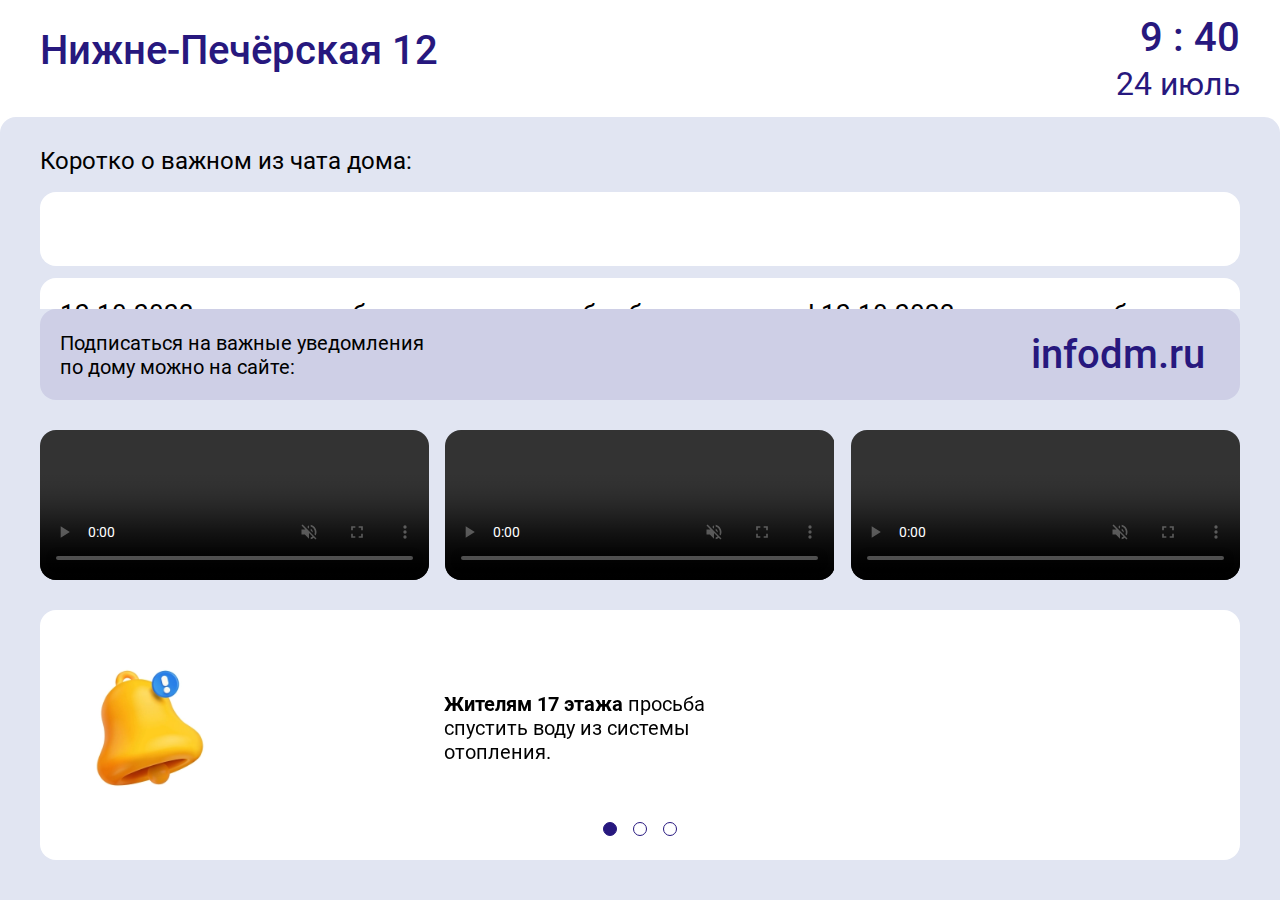
==== info-dashboard/index.html @ c9218dac "first" ====
<!DOCTYPE html>
<html lang="ru">

<head>
    <meta charset="UTF-8">
    <meta http-equiv="X-UA-Compatible" content="IE=edge">
    <meta name="viewport" content="width=device-width, initial-scale=1">
    <meta http-equiv="X-UA-Compatible" content="ie=edge">
    <link href="css/style.min.css" type="text/css" rel="stylesheet">
    <link rel="preload" href="fonts/Roboto-Regular.woff2" as="font" type="font/woff2" crossorigin> 
    <title>Info DM</title>
</head>

<body>
    <div class="wrap">
        <!--header-->
        <header class="header">
          <div class="container">
            <h1>Нижне-Печёрская 12</h1>
            <div class="date">
              <div class="date__top">
                <span class="date__hours"></span>
                <span>:</span>
                <span class="date__min"></span>
              </div>
              <div class="date__bottom">
                 <span class="date__day"></span>
                 <span class="date__month"></span>
              </div>   
            </div>
          </div>
        </header>
        <!--main-->  
        <main class="main">
            <section class="page">
                <div class="page__inner">
                    <h5>Коротко о важном из чата дома:</h5>
                    <div class="item-blocks">
                        <div class="item-block pinned">
                          <p>12.10.2023 ожидается уборка снега, просьба убрать машины!</p>
                        </div>
                        <div class="item-block">
                          <p>12.10.2023 ожидается уборка снега, просьба убрать машины! 12.10.2023 ожидается уборка снега, просьба убрать машины!</p>
                        </div>
                        <div class="item-block">
                          <p>12.10.2023 ожидается уборка снега, просьба убрать машины! 12.10.2023 ожидается уборка снега, просьба убрать машины!</p>
                        </div>
                        <div class="item-block">
                          <p>12.10.2023 ожидается уборка снега, просьба убрать машины! 12.10.2023 ожидается уборка снега, просьба убрать машины!</p>
                        </div>
                    </div>
                </div>
                <div class="page__bottom">
                  <div class="container">
                    <div class="subscribe">
                      <p>Подписаться на важные уведомления по дому можно на сайте:</p>
                      <span>infodm.ru</span>
                    </div>
                    <div class="video-cols">
                      <div class="video-cols__col">
                        <input type="hidden" name="webrtc-url" class="webrtc-url" value="https://rtsp.infodm.ru/stream/27aec28e-6181-4753-9acd-0456a75f0289/channel/0/webrtc">
                        <video class="webrtc-video" autoplay="" muted="" playsinline="" controls="" style="max-height: 100%;"></video>
                      </div>
                      <div class="video-cols__col">
                        <input type="hidden" name="webrtc-url" class="webrtc-url" value="https://rtsp.infodm.ru/stream/27aec28e-6181-4753-9acd-0456a75f0289/channel/0/webrtc">
                        <video class="webrtc-video" autoplay="" muted="" playsinline="" controls="" style="max-height: 100%;"></video>
                      </div>
                      <div class="video-cols__col">
                        <input type="hidden" name="webrtc-url" class="webrtc-url" value="https://rtsp.infodm.ru/stream/27aec28e-6181-4753-9acd-0456a75f0289/channel/0/webrtc">
                        <video class="webrtc-video" autoplay="" muted="" playsinline="" controls="" style="max-height: 100%;"></video>
                      </div>
                    </div>
                    <div class="swiper mainswiper">
                      <div class="swiper-wrapper">
                        <div class="swiper-slide mainswiper__item">
                          <div class="mainswiper__left">
                            <div class="mainswiper__preview"><picture><source srcset="img/bell.webp" type="image/webp"><img src="img/bell.jpg" width="149" height="122" alt=""></picture></div>                          
                          </div>
                          <div class="mainswiper__right">
                            <p><b>Жителям 17 этажа</b> просьба<br>спустить воду из системы<br>отопления.</p>
                          </div>
                        </div>
                        <div class="swiper-slide mainswiper__item">
                          <div class="mainswiper__left">
                            <div class="mainswiper__preview"><picture><source srcset="img/qr-code.webp" type="image/webp"><img src="img/qr-code.png" width="155" height="155" alt=""></picture></div>                          
                          </div>
                          <div class="mainswiper__right">
                            <p>Заходите в чат нашего<br>дома <b>в телеграмме</b></p>
                          </div>
                        </div>
                        <div class="swiper-slide mainswiper__item">
                          <div class="mainswiper__left">
                            <span>Соблюдайте<br>тишину!</span>
                            <div class="mainswiper__preview"><picture><source srcset="img/muted.webp" type="image/webp"><img src="img/muted.png" width="155" height="93" alt=""></picture></div>                          
                          </div>
                          <div class="mainswiper__right">
                            <div class="mainswiper__cols">
                              <div class="mainswiper__col">
                                <span>В рабочие дни</span>
                                <span>С 22 до 7</span>  
                              </div>
                              <div class="mainswiper__col">
                                <span>В выходные дни</span>
                                <span>С 23 до 10</span>  
                              </div>
                              <div class="mainswiper__col">
                                <span>В любой день</span>
                                <span>С 12:30 до 15</span>  
                              </div>
                              <div class="mainswiper__col">
                                <span>Ремонтные работы</span>
                                <span>СТРОГО до 20:00</span>  
                              </div>
                            </div>
                          </div>
                        </div>
                      </div>
                      <div class="swiper-pagination"></div>
                    </div>
                  </div>
                </div>
            </section>
        </main>
        <!--footer-->
        <footer></footer>
    </div>
    <script src="js/libs/jquery.min.js"></script>
    <script src="js/libs/swiper.min.js"></script>
    <script src="js/libs/rtsptoweb.js"></script>
    <script src="js/main.js"></script>
</body>

</html>
---- info-dashboard/css/style.min.css ----
@font-face{font-family:Roboto;font-weight:300;font-style:normal;src:local("Roboto Light"),local("Roboto-Light"),url(../fonts/Roboto-Light.woff2) format("woff2"),url(../fonts/Roboto-Light.woff) format("woff"),url(../fonts/Roboto-Light.ttf) format("truetype")}@font-face{font-family:Roboto;font-weight:400;font-style:normal;src:local("Roboto Regular"),local("Roboto-Regular"),url(../fonts/Roboto-Regular.woff2) format("woff2"),url(../fonts/Roboto-Regular.woff) format("woff"),url(../fonts/Roboto-Regular.ttf) format("truetype")}@font-face{font-family:Roboto;font-weight:500;font-style:normal;src:local("Roboto Medium"),local("Roboto-Medium"),url(../fonts/Roboto-Medium.woff2) format("woff2"),url(../fonts/Roboto-Medium.woff) format("woff"),url(../fonts/Roboto-Medium.ttf) format("truetype")}@font-face{font-family:Roboto;font-weight:700;font-style:normal;src:local("Roboto Bold"),local("Roboto-Bold"),url(../fonts/Roboto-Bold.woff2) format("woff2"),url(../fonts/Roboto-Bold.woff) format("woff"),url(../fonts/Roboto-Bold.ttf) format("truetype")}a,abbr,acronym,address,applet,article,aside,audio,b,big,blockquote,body,button,canvas,caption,center,cite,code,dd,del,details,dfn,div,dl,dt,em,embed,fieldset,figcaption,figure,footer,form,h1,h2,h3,h4,h5,h6,header,hgroup,html,i,iframe,img,input,ins,kbd,label,legend,li,mark,menu,nav,object,ol,output,p,pre,q,ruby,s,samp,section,small,span,strike,strong,sub,summary,sup,table,tbody,td,tfoot,th,thead,time,tr,tt,u,ul,var,video{margin:0;padding:0;border:0;font-size:100%;font:inherit;vertical-align:baseline}table{border-collapse:collapse}li,ol,ul{list-style:none}a,a:visited{text-decoration:none;-webkit-text-decoration-skip-ink:none;text-decoration-skip-ink:none}sup{top:-.5em}sub{bottom:-.25em}sub,sup{font-size:75%;line-height:0;position:relative;vertical-align:baseline}hr{width:100%;height:1px;background-color:#bebebe}blockquote{margin-bottom:8px}ol li:last-child,ul li:last-child{margin-bottom:0!important}b,strong{font-weight:600}em{font-style:italic}figure figcaption{margin-top:8px}figure img{margin:0}figure,iframe,img,svg,video{display:block;max-width:100%}svg{max-height:100%}a{-webkit-transition:all .3s ease;transition:all .3s ease}*,:after,:before{-webkit-box-sizing:border-box;box-sizing:border-box}*{padding:0;border:0;margin:0}a,button,input,textarea{background-color:transparent;-webkit-tap-highlight-color:transparent}input,textarea{width:100%}button:focus,input:focus,textarea:focus{outline:0}input[type=number]::-webkit-inner-spin-button,input[type=number]::-webkit-outer-spin-button{-webkit-appearance:none}input[type=number]{-moz-appearance:textfield}::-webkit-input-placeholder{font-family:Roboto,sans-serif;opacity:1}::-moz-placeholder{font-family:Roboto,sans-serif;opacity:1}:-ms-input-placeholder{font-family:Roboto,sans-serif;opacity:1}::-ms-input-placeholder{font-family:Roboto,sans-serif;opacity:1}::placeholder{font-family:Roboto,sans-serif;opacity:1}html{height:100%;background:#e1e5f2}body{height:100%;min-width:720px;background:#fff;font-family:Roboto,sans-serif;font-size:20px;font-weight:400;line-height:1.3;color:#000;-webkit-font-smoothing:antialiased;-moz-osx-font-smoothing:grayscale;-webkit-text-size-adjust:100%;-webkit-tap-highlight-color:transparent;overflow:hidden}.container{width:100%;margin:0 auto;padding:0 40px}.wrap{height:100%;display:-webkit-box;display:-ms-flexbox;display:flex;-webkit-box-orient:vertical;-webkit-box-direction:normal;-ms-flex-direction:column;flex-direction:column}.main{-webkit-box-flex:1;-ms-flex:1 1 auto;flex:1 1 auto;background:#e1e5f2;overflow:hidden;border-radius:16px 16px 0 0;padding-bottom:40px}.page{height:100%;display:-webkit-box;display:-ms-flexbox;display:flex;-webkit-box-orient:vertical;-webkit-box-direction:normal;-ms-flex-direction:column;flex-direction:column}.page__inner{-webkit-box-flex:1;-ms-flex:1 1 auto;flex:1 1 auto;overflow:hidden;padding:0 40px;margin-top:30px}h1{font-size:40px;font-weight:500;color:#27187e}h2{font-size:32px;font-weight:500}h3{font-size:30px;font-weight:500}h4{font-size:26px}h5{font-size:24px}h6{font-size:20px}h1,h2,h3,h4,h5,h6,p{line-height:1.2;margin-bottom:16px}h1:last-child,h2:last-child,h3:last-child,h4:last-child,h5:last-child,h6:last-child,p:last-child{margin-bottom:0}.media-cover{position:relative;overflow:hidden}.media-cover iframe,.media-cover img,.media-cover video{position:absolute;top:0;left:0;height:100%;width:100%;-o-object-fit:cover;object-fit:cover}.media-contain{position:relative;overflow:hidden}.media-contain iframe,.media-contain img,.media-contain video{position:absolute;top:0;left:0;right:0;bottom:0;max-height:100%;-o-object-fit:contain;object-fit:contain;margin:auto}.swiper{min-width:0;overflow:hidden;position:relative}.swiper-wrapper{height:100%;display:-webkit-box;display:-ms-flexbox;display:flex}.swiper-slide{display:block;-ms-flex-negative:0;flex-shrink:0;-webkit-box-flex:0;-ms-flex-positive:0;flex-grow:0;background:#fff}.swiper-slide-active{z-index:2}.swiper-pagination{display:-webkit-box;display:-ms-flexbox;display:flex;-webkit-box-align:center;-ms-flex-align:center;align-items:center;-webkit-box-pack:center;-ms-flex-pack:center;justify-content:center}.swiper-pagination-bullet{-webkit-box-flex:0;-ms-flex:0 0 14px;flex:0 0 14px;width:14px;height:14px;border:1px solid #27187e;border-radius:50%;-webkit-transition:all .3s linear;transition:all .3s linear;margin:0 8px}.swiper-pagination-bullet-active{background:#27187e}.date{color:#27187e;text-align:right;margin-left:10px}.date__top{font-size:40px;font-weight:500}.date__bottom{font-size:32px}.header{min-height:117px;padding:16px 0}.header .container{height:100%;display:-webkit-box;display:-ms-flexbox;display:flex;-webkit-box-align:center;-ms-flex-align:center;align-items:center;-webkit-box-pack:justify;-ms-flex-pack:justify;justify-content:space-between}.item-blocks{position:relative;margin-bottom:36px}.item-blocks:after{content:"";display:block;position:absolute;bottom:-76px;left:0;width:100%;height:92px;background:#e1e5f2;-webkit-filter:blur(20px);filter:blur(20px)}.item-block{display:block;padding:20px 44px 20px 20px;background:#fff;border-radius:16px;margin-bottom:12px;position:relative;color:#000}.item-block p{font-size:26px;line-height:1.3}.item-block.pinned{-webkit-animation:changeBgColor 10s linear infinite both;animation:changeBgColor 10s linear infinite both}.item-block.pinned:after{content:"";display:block;position:absolute;right:0;width:32px;height:32px;top:16px;right:16px;background:url(../img/icons/pin.svg) center/contain,no-repeat;-webkit-transition:all .3s linear;transition:all .3s linear}.item-block.pinned p{color:#fff}.item-block a{color:inherit}.item-block__contacts{display:-webkit-box;display:-ms-flexbox;display:flex;-webkit-box-pack:justify;-ms-flex-pack:justify;justify-content:space-between;-ms-flex-wrap:wrap;flex-wrap:wrap;margin:12px -8px -12px}.item-block__contacts a{font-size:20px;margin:0 8px 12px}.item-block__footer{display:-webkit-box;display:-ms-flexbox;display:flex;-ms-flex-wrap:wrap;flex-wrap:wrap;-webkit-box-align:center;-ms-flex-align:center;align-items:center;-webkit-box-pack:justify;-ms-flex-pack:justify;justify-content:space-between;margin:16px -8px -12px}.item-block__date,.item-block__status{display:inline-block;font-size:20px;line-height:1.2;padding:4px 10px;border-radius:35px;margin:0 8px 12px}.item-block__status{color:#fff}.item-block__status.submited{background:#5465ff}.item-block__status.progress{background:#ea7317}.item-block__status.fulfilled{background:#25a18e}.item-block__date{color:#27187e;border:1px solid rgba(39,24,126,.6)}@-webkit-keyframes changeBgColor{0%{background:#1e87e8;-webkit-box-shadow:0 9px 37px 0 rgba(30,135,232,.65);box-shadow:0 9px 37px 0 rgba(30,135,232,.65)}50%{background:#27187e;-webkit-box-shadow:0 9px 37px 0 rgba(39,24,126,.65);box-shadow:0 9px 37px 0 rgba(39,24,126,.65)}100%{background:#1e87e8;-webkit-box-shadow:0 9px 37px 0 rgba(30,135,232,.65);box-shadow:0 9px 37px 0 rgba(30,135,232,.65)}}@keyframes changeBgColor{0%{background:#1e87e8;-webkit-box-shadow:0 9px 37px 0 rgba(30,135,232,.65);box-shadow:0 9px 37px 0 rgba(30,135,232,.65)}50%{background:#27187e;-webkit-box-shadow:0 9px 37px 0 rgba(39,24,126,.65);box-shadow:0 9px 37px 0 rgba(39,24,126,.65)}100%{background:#1e87e8;-webkit-box-shadow:0 9px 37px 0 rgba(30,135,232,.65);box-shadow:0 9px 37px 0 rgba(30,135,232,.65)}}.subscribe{padding:20px 35px 19px 20px;border-radius:16px;background:rgba(39,24,126,.1);display:-webkit-box;display:-ms-flexbox;display:flex;-webkit-box-align:center;-ms-flex-align:center;align-items:center;-webkit-box-pack:justify;-ms-flex-pack:justify;justify-content:space-between;position:relative;z-index:2;margin-bottom:30px}.subscribe p{font-size:20px;max-width:367px;margin:0 10px 0 0}.subscribe span{font-size:40px;font-weight:500;color:#27187e}.video-cols{display:grid;grid-template-columns:repeat(3,1fr);gap:16px;margin-bottom:30px}.video-cols__col{border-radius:16px;overflow:hidden}.video-cols__col video{width:100%}.mainswiper__item{min-height:250px;-webkit-box-flex:0;-ms-flex:0 0 100%;flex:0 0 100%;padding:24px 24px 38px;border-radius:16px;background:#fff;display:grid;-webkit-box-align:center;-ms-flex-align:center;align-items:center;grid-template-columns:30% 1fr;gap:34px}.mainswiper__left span{display:inline-block;font-size:30px;font-weight:500;line-height:1.2;margin-bottom:16px}.mainswiper__cols{display:grid;grid-template-columns:auto auto;gap:0 20px}.mainswiper__col{margin-bottom:36px}.mainswiper__col span{display:block;font-size:24px;font-weight:500}.mainswiper__col span:first-child{font-size:20px;font-weight:400;color:rgba(0,0,0,.6)}.mainswiper .swiper-pagination{position:absolute;bottom:24px;left:0;width:100%}
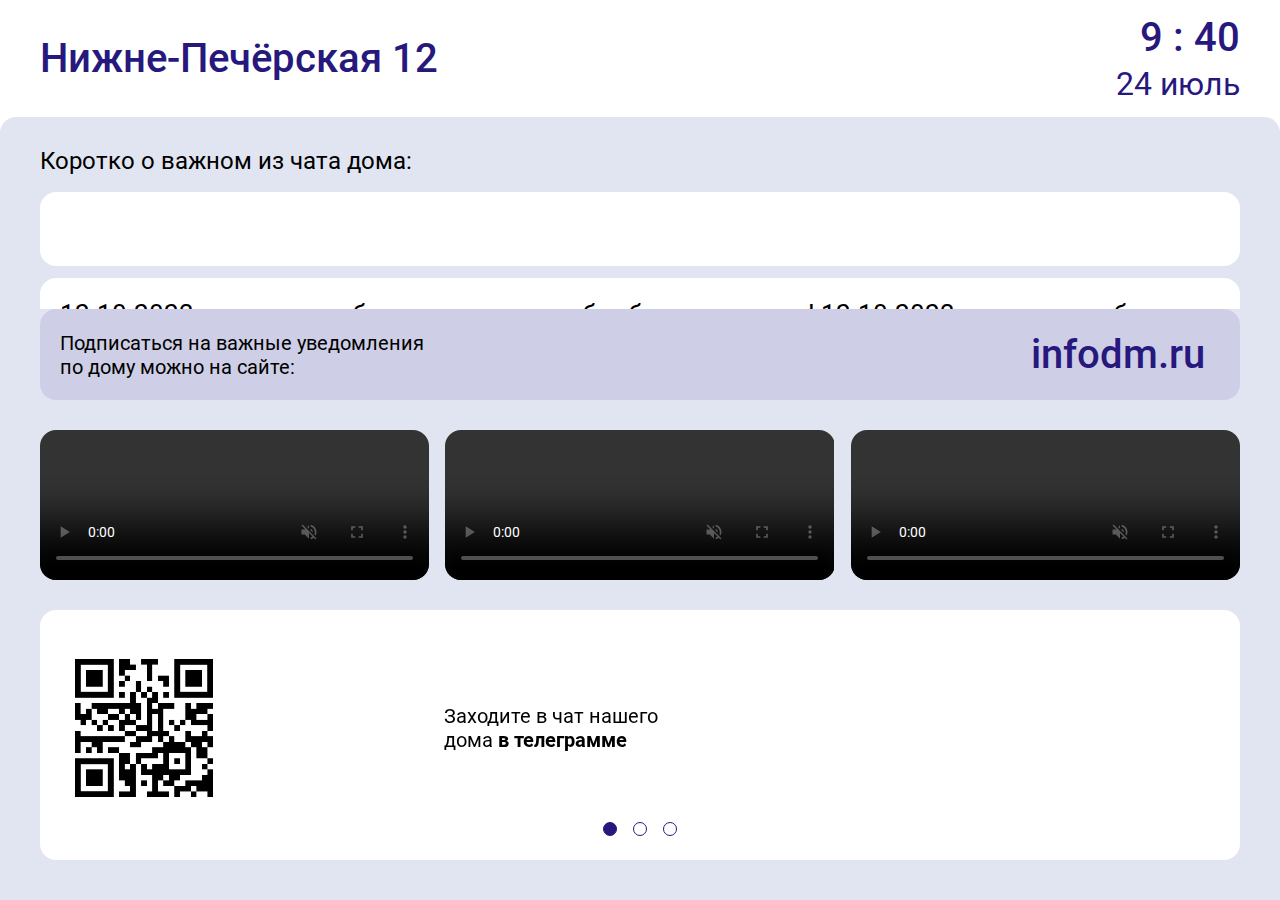
==== commit a0912bca: "px to rem" ====
--- a/info-dashboard/index.html
+++ b/info-dashboard/index.html
@@ -74,7 +74,7 @@
                       <div class="swiper-wrapper">
                         <div class="swiper-slide mainswiper__item">
                           <div class="mainswiper__left">
-                            <div class="mainswiper__preview"><picture><source srcset="img/bell.webp" type="image/webp"><img src="img/bell.jpg" width="149" height="122" alt=""></picture></div>                          
+                            <div class="mainswiper__preview"><picture><source srcset="img/bell.webp" type="image/webp"><img src="img/bell.jpg" alt=""></picture></div>                          
                           </div>
                           <div class="mainswiper__right">
                             <p><b>Жителям 17 этажа</b> просьба<br>спустить воду из системы<br>отопления.</p>
@@ -82,7 +82,7 @@
                         </div>
                         <div class="swiper-slide mainswiper__item">
                           <div class="mainswiper__left">
-                            <div class="mainswiper__preview"><picture><source srcset="img/qr-code.webp" type="image/webp"><img src="img/qr-code.png" width="155" height="155" alt=""></picture></div>                          
+                            <div class="mainswiper__preview"><picture><source srcset="img/qr-code.webp" type="image/webp"><img src="img/qr-code.png" alt=""></picture></div>                          
                           </div>
                           <div class="mainswiper__right">
                             <p>Заходите в чат нашего<br>дома <b>в телеграмме</b></p>
@@ -91,7 +91,7 @@
                         <div class="swiper-slide mainswiper__item">
                           <div class="mainswiper__left">
                             <span>Соблюдайте<br>тишину!</span>
-                            <div class="mainswiper__preview"><picture><source srcset="img/muted.webp" type="image/webp"><img src="img/muted.png" width="155" height="93" alt=""></picture></div>                          
+                            <div class="mainswiper__preview"><picture><source srcset="img/muted.webp" type="image/webp"><img src="img/muted.png"  alt=""></picture></div>                          
                           </div>
                           <div class="mainswiper__right">
                             <div class="mainswiper__cols">
--- a/info-dashboard/css/style.min.css
+++ b/info-dashboard/css/style.min.css
@@ -1 +1 @@
-@font-face{font-family:Roboto;font-weight:300;font-style:normal;src:local("Roboto Light"),local("Roboto-Light"),url(../fonts/Roboto-Light.woff2) format("woff2"),url(../fonts/Roboto-Light.woff) format("woff"),url(../fonts/Roboto-Light.ttf) format("truetype")}@font-face{font-family:Roboto;font-weight:400;font-style:normal;src:local("Roboto Regular"),local("Roboto-Regular"),url(../fonts/Roboto-Regular.woff2) format("woff2"),url(../fonts/Roboto-Regular.woff) format("woff"),url(../fonts/Roboto-Regular.ttf) format("truetype")}@font-face{font-family:Roboto;font-weight:500;font-style:normal;src:local("Roboto Medium"),local("Roboto-Medium"),url(../fonts/Roboto-Medium.woff2) format("woff2"),url(../fonts/Roboto-Medium.woff) format("woff"),url(../fonts/Roboto-Medium.ttf) format("truetype")}@font-face{font-family:Roboto;font-weight:700;font-style:normal;src:local("Roboto Bold"),local("Roboto-Bold"),url(../fonts/Roboto-Bold.woff2) format("woff2"),url(../fonts/Roboto-Bold.woff) format("woff"),url(../fonts/Roboto-Bold.ttf) format("truetype")}a,abbr,acronym,address,applet,article,aside,audio,b,big,blockquote,body,button,canvas,caption,center,cite,code,dd,del,details,dfn,div,dl,dt,em,embed,fieldset,figcaption,figure,footer,form,h1,h2,h3,h4,h5,h6,header,hgroup,html,i,iframe,img,input,ins,kbd,label,legend,li,mark,menu,nav,object,ol,output,p,pre,q,ruby,s,samp,section,small,span,strike,strong,sub,summary,sup,table,tbody,td,tfoot,th,thead,time,tr,tt,u,ul,var,video{margin:0;padding:0;border:0;font-size:100%;font:inherit;vertical-align:baseline}table{border-collapse:collapse}li,ol,ul{list-style:none}a,a:visited{text-decoration:none;-webkit-text-decoration-skip-ink:none;text-decoration-skip-ink:none}sup{top:-.5em}sub{bottom:-.25em}sub,sup{font-size:75%;line-height:0;position:relative;vertical-align:baseline}hr{width:100%;height:1px;background-color:#bebebe}blockquote{margin-bottom:8px}ol li:last-child,ul li:last-child{margin-bottom:0!important}b,strong{font-weight:600}em{font-style:italic}figure figcaption{margin-top:8px}figure img{margin:0}figure,iframe,img,svg,video{display:block;max-width:100%}svg{max-height:100%}a{-webkit-transition:all .3s ease;transition:all .3s ease}*,:after,:before{-webkit-box-sizing:border-box;box-sizing:border-box}*{padding:0;border:0;margin:0}a,button,input,textarea{background-color:transparent;-webkit-tap-highlight-color:transparent}input,textarea{width:100%}button:focus,input:focus,textarea:focus{outline:0}input[type=number]::-webkit-inner-spin-button,input[type=number]::-webkit-outer-spin-button{-webkit-appearance:none}input[type=number]{-moz-appearance:textfield}::-webkit-input-placeholder{font-family:Roboto,sans-serif;opacity:1}::-moz-placeholder{font-family:Roboto,sans-serif;opacity:1}:-ms-input-placeholder{font-family:Roboto,sans-serif;opacity:1}::-ms-input-placeholder{font-family:Roboto,sans-serif;opacity:1}::placeholder{font-family:Roboto,sans-serif;opacity:1}html{height:100%;background:#e1e5f2}body{height:100%;min-width:720px;background:#fff;font-family:Roboto,sans-serif;font-size:20px;font-weight:400;line-height:1.3;color:#000;-webkit-font-smoothing:antialiased;-moz-osx-font-smoothing:grayscale;-webkit-text-size-adjust:100%;-webkit-tap-highlight-color:transparent;overflow:hidden}.container{width:100%;margin:0 auto;padding:0 40px}.wrap{height:100%;display:-webkit-box;display:-ms-flexbox;display:flex;-webkit-box-orient:vertical;-webkit-box-direction:normal;-ms-flex-direction:column;flex-direction:column}.main{-webkit-box-flex:1;-ms-flex:1 1 auto;flex:1 1 auto;background:#e1e5f2;overflow:hidden;border-radius:16px 16px 0 0;padding-bottom:40px}.page{height:100%;display:-webkit-box;display:-ms-flexbox;display:flex;-webkit-box-orient:vertical;-webkit-box-direction:normal;-ms-flex-direction:column;flex-direction:column}.page__inner{-webkit-box-flex:1;-ms-flex:1 1 auto;flex:1 1 auto;overflow:hidden;padding:0 40px;margin-top:30px}h1{font-size:40px;font-weight:500;color:#27187e}h2{font-size:32px;font-weight:500}h3{font-size:30px;font-weight:500}h4{font-size:26px}h5{font-size:24px}h6{font-size:20px}h1,h2,h3,h4,h5,h6,p{line-height:1.2;margin-bottom:16px}h1:last-child,h2:last-child,h3:last-child,h4:last-child,h5:last-child,h6:last-child,p:last-child{margin-bottom:0}.media-cover{position:relative;overflow:hidden}.media-cover iframe,.media-cover img,.media-cover video{position:absolute;top:0;left:0;height:100%;width:100%;-o-object-fit:cover;object-fit:cover}.media-contain{position:relative;overflow:hidden}.media-contain iframe,.media-contain img,.media-contain video{position:absolute;top:0;left:0;right:0;bottom:0;max-height:100%;-o-object-fit:contain;object-fit:contain;margin:auto}.swiper{min-width:0;overflow:hidden;position:relative}.swiper-wrapper{height:100%;display:-webkit-box;display:-ms-flexbox;display:flex}.swiper-slide{display:block;-ms-flex-negative:0;flex-shrink:0;-webkit-box-flex:0;-ms-flex-positive:0;flex-grow:0;background:#fff}.swiper-slide-active{z-index:2}.swiper-pagination{display:-webkit-box;display:-ms-flexbox;display:flex;-webkit-box-align:center;-ms-flex-align:center;align-items:center;-webkit-box-pack:center;-ms-flex-pack:center;justify-content:center}.swiper-pagination-bullet{-webkit-box-flex:0;-ms-flex:0 0 14px;flex:0 0 14px;width:14px;height:14px;border:1px solid #27187e;border-radius:50%;-webkit-transition:all .3s linear;transition:all .3s linear;margin:0 8px}.swiper-pagination-bullet-active{background:#27187e}.date{color:#27187e;text-align:right;margin-left:10px}.date__top{font-size:40px;font-weight:500}.date__bottom{font-size:32px}.header{min-height:117px;padding:16px 0}.header .container{height:100%;display:-webkit-box;display:-ms-flexbox;display:flex;-webkit-box-align:center;-ms-flex-align:center;align-items:center;-webkit-box-pack:justify;-ms-flex-pack:justify;justify-content:space-between}.item-blocks{position:relative;margin-bottom:36px}.item-blocks:after{content:"";display:block;position:absolute;bottom:-76px;left:0;width:100%;height:92px;background:#e1e5f2;-webkit-filter:blur(20px);filter:blur(20px)}.item-block{display:block;padding:20px 44px 20px 20px;background:#fff;border-radius:16px;margin-bottom:12px;position:relative;color:#000}.item-block p{font-size:26px;line-height:1.3}.item-block.pinned{-webkit-animation:changeBgColor 10s linear infinite both;animation:changeBgColor 10s linear infinite both}.item-block.pinned:after{content:"";display:block;position:absolute;right:0;width:32px;height:32px;top:16px;right:16px;background:url(../img/icons/pin.svg) center/contain,no-repeat;-webkit-transition:all .3s linear;transition:all .3s linear}.item-block.pinned p{color:#fff}.item-block a{color:inherit}.item-block__contacts{display:-webkit-box;display:-ms-flexbox;display:flex;-webkit-box-pack:justify;-ms-flex-pack:justify;justify-content:space-between;-ms-flex-wrap:wrap;flex-wrap:wrap;margin:12px -8px -12px}.item-block__contacts a{font-size:20px;margin:0 8px 12px}.item-block__footer{display:-webkit-box;display:-ms-flexbox;display:flex;-ms-flex-wrap:wrap;flex-wrap:wrap;-webkit-box-align:center;-ms-flex-align:center;align-items:center;-webkit-box-pack:justify;-ms-flex-pack:justify;justify-content:space-between;margin:16px -8px -12px}.item-block__date,.item-block__status{display:inline-block;font-size:20px;line-height:1.2;padding:4px 10px;border-radius:35px;margin:0 8px 12px}.item-block__status{color:#fff}.item-block__status.submited{background:#5465ff}.item-block__status.progress{background:#ea7317}.item-block__status.fulfilled{background:#25a18e}.item-block__date{color:#27187e;border:1px solid rgba(39,24,126,.6)}@-webkit-keyframes changeBgColor{0%{background:#1e87e8;-webkit-box-shadow:0 9px 37px 0 rgba(30,135,232,.65);box-shadow:0 9px 37px 0 rgba(30,135,232,.65)}50%{background:#27187e;-webkit-box-shadow:0 9px 37px 0 rgba(39,24,126,.65);box-shadow:0 9px 37px 0 rgba(39,24,126,.65)}100%{background:#1e87e8;-webkit-box-shadow:0 9px 37px 0 rgba(30,135,232,.65);box-shadow:0 9px 37px 0 rgba(30,135,232,.65)}}@keyframes changeBgColor{0%{background:#1e87e8;-webkit-box-shadow:0 9px 37px 0 rgba(30,135,232,.65);box-shadow:0 9px 37px 0 rgba(30,135,232,.65)}50%{background:#27187e;-webkit-box-shadow:0 9px 37px 0 rgba(39,24,126,.65);box-shadow:0 9px 37px 0 rgba(39,24,126,.65)}100%{background:#1e87e8;-webkit-box-shadow:0 9px 37px 0 rgba(30,135,232,.65);box-shadow:0 9px 37px 0 rgba(30,135,232,.65)}}.subscribe{padding:20px 35px 19px 20px;border-radius:16px;background:rgba(39,24,126,.1);display:-webkit-box;display:-ms-flexbox;display:flex;-webkit-box-align:center;-ms-flex-align:center;align-items:center;-webkit-box-pack:justify;-ms-flex-pack:justify;justify-content:space-between;position:relative;z-index:2;margin-bottom:30px}.subscribe p{font-size:20px;max-width:367px;margin:0 10px 0 0}.subscribe span{font-size:40px;font-weight:500;color:#27187e}.video-cols{display:grid;grid-template-columns:repeat(3,1fr);gap:16px;margin-bottom:30px}.video-cols__col{border-radius:16px;overflow:hidden}.video-cols__col video{width:100%}.mainswiper__item{min-height:250px;-webkit-box-flex:0;-ms-flex:0 0 100%;flex:0 0 100%;padding:24px 24px 38px;border-radius:16px;background:#fff;display:grid;-webkit-box-align:center;-ms-flex-align:center;align-items:center;grid-template-columns:30% 1fr;gap:34px}.mainswiper__left span{display:inline-block;font-size:30px;font-weight:500;line-height:1.2;margin-bottom:16px}.mainswiper__cols{display:grid;grid-template-columns:auto auto;gap:0 20px}.mainswiper__col{margin-bottom:36px}.mainswiper__col span{display:block;font-size:24px;font-weight:500}.mainswiper__col span:first-child{font-size:20px;font-weight:400;color:rgba(0,0,0,.6)}.mainswiper .swiper-pagination{position:absolute;bottom:24px;left:0;width:100%}+@font-face{font-family:Roboto;font-weight:300;font-style:normal;src:local("Roboto Light"),local("Roboto-Light"),url(../fonts/Roboto-Light.woff2) format("woff2"),url(../fonts/Roboto-Light.woff) format("woff"),url(../fonts/Roboto-Light.ttf) format("truetype")}@font-face{font-family:Roboto;font-weight:400;font-style:normal;src:local("Roboto Regular"),local("Roboto-Regular"),url(../fonts/Roboto-Regular.woff2) format("woff2"),url(../fonts/Roboto-Regular.woff) format("woff"),url(../fonts/Roboto-Regular.ttf) format("truetype")}@font-face{font-family:Roboto;font-weight:500;font-style:normal;src:local("Roboto Medium"),local("Roboto-Medium"),url(../fonts/Roboto-Medium.woff2) format("woff2"),url(../fonts/Roboto-Medium.woff) format("woff"),url(../fonts/Roboto-Medium.ttf) format("truetype")}@font-face{font-family:Roboto;font-weight:700;font-style:normal;src:local("Roboto Bold"),local("Roboto-Bold"),url(../fonts/Roboto-Bold.woff2) format("woff2"),url(../fonts/Roboto-Bold.woff) format("woff"),url(../fonts/Roboto-Bold.ttf) format("truetype")}a,abbr,acronym,address,applet,article,aside,audio,b,big,blockquote,body,button,canvas,caption,center,cite,code,dd,del,details,dfn,div,dl,dt,em,embed,fieldset,figcaption,figure,footer,form,h1,h2,h3,h4,h5,h6,header,hgroup,html,i,iframe,img,input,ins,kbd,label,legend,li,mark,menu,nav,object,ol,output,p,pre,q,ruby,s,samp,section,small,span,strike,strong,sub,summary,sup,table,tbody,td,tfoot,th,thead,time,tr,tt,u,ul,var,video{margin:0;padding:0;border:0;font-size:100%;font:inherit;vertical-align:baseline}table{border-collapse:collapse}li,ol,ul{list-style:none}a,a:visited{text-decoration:none;-webkit-text-decoration-skip-ink:none;text-decoration-skip-ink:none}sup{top:-.5em}sub{bottom:-.25em}sub,sup{font-size:75%;line-height:0;position:relative;vertical-align:baseline}hr{width:100%;height:1px;background-color:#bebebe}blockquote{margin-bottom:8px}ol li:last-child,ul li:last-child{margin-bottom:0!important}b,strong{font-weight:600}em{font-style:italic}figure figcaption{margin-top:8px}figure img{margin:0}figure,iframe,img,svg,video{display:block;max-width:100%}svg{max-height:100%}a{-webkit-transition:all .3s ease;transition:all .3s ease}*,:after,:before{-webkit-box-sizing:border-box;box-sizing:border-box}*{padding:0;border:0;margin:0}a,button,input,textarea{background-color:transparent;-webkit-tap-highlight-color:transparent}input,textarea{width:100%}button:focus,input:focus,textarea:focus{outline:0}input[type=number]::-webkit-inner-spin-button,input[type=number]::-webkit-outer-spin-button{-webkit-appearance:none}input[type=number]{-moz-appearance:textfield}::-webkit-input-placeholder{font-family:Roboto,sans-serif;opacity:1}::-moz-placeholder{font-family:Roboto,sans-serif;opacity:1}:-ms-input-placeholder{font-family:Roboto,sans-serif;opacity:1}::-ms-input-placeholder{font-family:Roboto,sans-serif;opacity:1}::placeholder{font-family:Roboto,sans-serif;opacity:1}html{height:100%;background:#e1e5f2;font-size:10px}body{height:100%;min-width:720px;background:#fff;font-family:Roboto,sans-serif;font-size:2rem;font-weight:400;line-height:1.3;color:#000;-webkit-font-smoothing:antialiased;-moz-osx-font-smoothing:grayscale;-webkit-text-size-adjust:100%;-webkit-tap-highlight-color:transparent;overflow:hidden}.container{width:100%;margin:0 auto;padding:0 4rem}.wrap{height:100%;display:-webkit-box;display:-ms-flexbox;display:flex;-webkit-box-orient:vertical;-webkit-box-direction:normal;-ms-flex-direction:column;flex-direction:column}.main{-webkit-box-flex:1;-ms-flex:1 1 auto;flex:1 1 auto;background:#e1e5f2;overflow:hidden;border-radius:1.6rem 1.6rem 0 0;padding-bottom:4rem}.page{height:100%;display:-webkit-box;display:-ms-flexbox;display:flex;-webkit-box-orient:vertical;-webkit-box-direction:normal;-ms-flex-direction:column;flex-direction:column}.page__inner{-webkit-box-flex:1;-ms-flex:1 1 auto;flex:1 1 auto;overflow:hidden;padding:0 4rem;margin-top:3rem}h1{font-size:4rem;font-weight:500;color:#27187e}h2{font-size:3.2rem;font-weight:500}h3{font-size:3rem;font-weight:500}h4{font-size:2.6rem}h5{font-size:2.4rem}h6{font-size:2rem}h1,h2,h3,h4,h5,h6,p{line-height:1.2;margin-bottom:1.6rem}h1:last-child,h2:last-child,h3:last-child,h4:last-child,h5:last-child,h6:last-child,p:last-child{margin-bottom:0}.media-cover{position:relative;overflow:hidden}.media-cover iframe,.media-cover img,.media-cover video{position:absolute;top:0;left:0;height:100%;width:100%;-o-object-fit:cover;object-fit:cover}.media-contain{position:relative;overflow:hidden}.media-contain iframe,.media-contain img,.media-contain video{position:absolute;top:0;left:0;right:0;bottom:0;max-height:100%;-o-object-fit:contain;object-fit:contain;margin:auto}.swiper{min-width:0;overflow:hidden;position:relative}.swiper-wrapper{height:100%;display:-webkit-box;display:-ms-flexbox;display:flex}.swiper-slide{display:block;-ms-flex-negative:0;flex-shrink:0;-webkit-box-flex:0;-ms-flex-positive:0;flex-grow:0;background:#fff}.swiper-slide-active{z-index:2}.swiper-pagination{display:-webkit-box;display:-ms-flexbox;display:flex;-webkit-box-align:center;-ms-flex-align:center;align-items:center;-webkit-box-pack:center;-ms-flex-pack:center;justify-content:center}.swiper-pagination-bullet{-webkit-box-flex:0;-ms-flex:0 0 1.4rem;flex:0 0 1.4rem;width:1.4rem;height:1.4rem;border:.1rem solid #27187e;border-radius:50%;-webkit-transition:all .3s linear;transition:all .3s linear;margin:0 .8rem}.swiper-pagination-bullet-active{background:#27187e}.date{color:#27187e;text-align:right;margin-left:1rem}.date__top{font-size:4rem;font-weight:500}.date__bottom{font-size:3.2rem}.header{min-height:11.7rem;padding:1.6rem 0}.header h1{margin-bottom:0}.header .container{height:100%;display:-webkit-box;display:-ms-flexbox;display:flex;-webkit-box-align:center;-ms-flex-align:center;align-items:center;-webkit-box-pack:justify;-ms-flex-pack:justify;justify-content:space-between}.item-blocks{position:relative;margin-bottom:3.6rem}.item-blocks:after{content:"";display:block;position:absolute;bottom:-76px;left:0;width:100%;height:92px;background:#e1e5f2;-webkit-filter:blur(20px);filter:blur(20px)}.item-block{display:block;padding:2rem 4.4rem 2rem 2rem;background:#fff;border-radius:1.6rem;margin-bottom:1.2rem;position:relative;color:#000}.item-block p{font-size:2.6rem;line-height:1.3}.item-block.pinned{-webkit-animation:changeBgColor 10s linear infinite both;animation:changeBgColor 10s linear infinite both}.item-block.pinned a{color:#fff}.item-block.pinned:after{content:"";display:block;position:absolute;right:0;width:3.2rem;height:3.2rem;top:1.6rem;right:1.6rem;background:url(../img/icons/pin.svg) center/contain,no-repeat;-webkit-transition:all .3s linear;transition:all .3s linear}.item-block.pinned p{color:#fff}.item-block a{color:inherit}.item-block__contacts{display:-webkit-box;display:-ms-flexbox;display:flex;-webkit-box-pack:justify;-ms-flex-pack:justify;justify-content:space-between;-ms-flex-wrap:wrap;flex-wrap:wrap;margin:1.2rem -.8rem -1.2rem}.item-block__contacts a{font-size:2rem;margin:0 .8rem 1.2rem}.item-block__footer{display:-webkit-box;display:-ms-flexbox;display:flex;-ms-flex-wrap:wrap;flex-wrap:wrap;-webkit-box-align:center;-ms-flex-align:center;align-items:center;-webkit-box-pack:justify;-ms-flex-pack:justify;justify-content:space-between;margin:1.6rem -.8rem -1.2rem}.item-block__date,.item-block__status{display:inline-block;font-size:2rem;line-height:1.2;padding:.4rem 1rem;border-radius:3.5rem;margin:0 .8rem 1.2rem}.item-block__status{color:#fff}.item-block__status.submited{background:#5465ff}.item-block__status.progress{background:#ea7317}.item-block__status.fulfilled{background:#25a18e}.item-block__date{color:#27187e;background:#fff;border:.1rem solid rgba(39,24,126,.6)}@-webkit-keyframes changeBgColor{0%{background:#1e87e8;-webkit-box-shadow:0 .9rem 3.7rem 0 rgba(30,135,232,.65);box-shadow:0 .9rem 3.7rem 0 rgba(30,135,232,.65)}50%{background:#27187e;-webkit-box-shadow:0 .9rem 3.7rem 0 rgba(39,24,126,.65);box-shadow:0 .9rem 3.7rem 0 rgba(39,24,126,.65)}100%{background:#1e87e8;-webkit-box-shadow:0 .9rem 3.7rem 0 rgba(30,135,232,.65);box-shadow:0 .9rem 3.7rem 0 rgba(30,135,232,.65)}}@keyframes changeBgColor{0%{background:#1e87e8;-webkit-box-shadow:0 .9rem 3.7rem 0 rgba(30,135,232,.65);box-shadow:0 .9rem 3.7rem 0 rgba(30,135,232,.65)}50%{background:#27187e;-webkit-box-shadow:0 .9rem 3.7rem 0 rgba(39,24,126,.65);box-shadow:0 .9rem 3.7rem 0 rgba(39,24,126,.65)}100%{background:#1e87e8;-webkit-box-shadow:0 .9rem 3.7rem 0 rgba(30,135,232,.65);box-shadow:0 .9rem 3.7rem 0 rgba(30,135,232,.65)}}.subscribe{padding:2rem 3.5rem 1.9rem 2rem;border-radius:1.6rem;background:rgba(39,24,126,.1);display:-webkit-box;display:-ms-flexbox;display:flex;-webkit-box-align:center;-ms-flex-align:center;align-items:center;-webkit-box-pack:justify;-ms-flex-pack:justify;justify-content:space-between;position:relative;z-index:2;margin-bottom:3rem}.subscribe p{font-size:2rem;max-width:36.7rem;margin:0 1rem 0 0}.subscribe span{font-size:4rem;font-weight:500;color:#27187e}.video-cols{display:grid;grid-template-columns:repeat(3,1fr);gap:1.6rem;margin-bottom:3rem}.video-cols__col{border-radius:1.6rem;overflow:hidden}.video-cols__col video{width:100%}.mainswiper__item{min-height:25rem;-webkit-box-flex:0;-ms-flex:0 0 100%;flex:0 0 100%;padding:2.4rem 2.4rem 3.8rem;border-radius:1.6rem;background:#fff;display:grid;-webkit-box-align:center;-ms-flex-align:center;align-items:center;grid-template-columns:30% 1fr;gap:3.4rem}.mainswiper__left span{display:inline-block;font-size:3rem;font-weight:500;line-height:1.2;margin-bottom:1.6rem}.mainswiper__left img{width:16rem}.mainswiper__cols{display:grid;grid-template-columns:auto auto;gap:0 2rem}.mainswiper__col{margin-bottom:3.6rem}.mainswiper__col span{display:block;font-size:2.4rem;font-weight:500}.mainswiper__col span:first-child{font-size:2rem;font-weight:400;color:rgba(0,0,0,.6)}.mainswiper .swiper-pagination{position:absolute;bottom:2.4rem;left:0;width:100%}@media (min-width:1920px){html{font-size:15px}}@media (min-width:2048px){html{font-size:20px}}@media (min-width:2880px){html{font-size:25px}}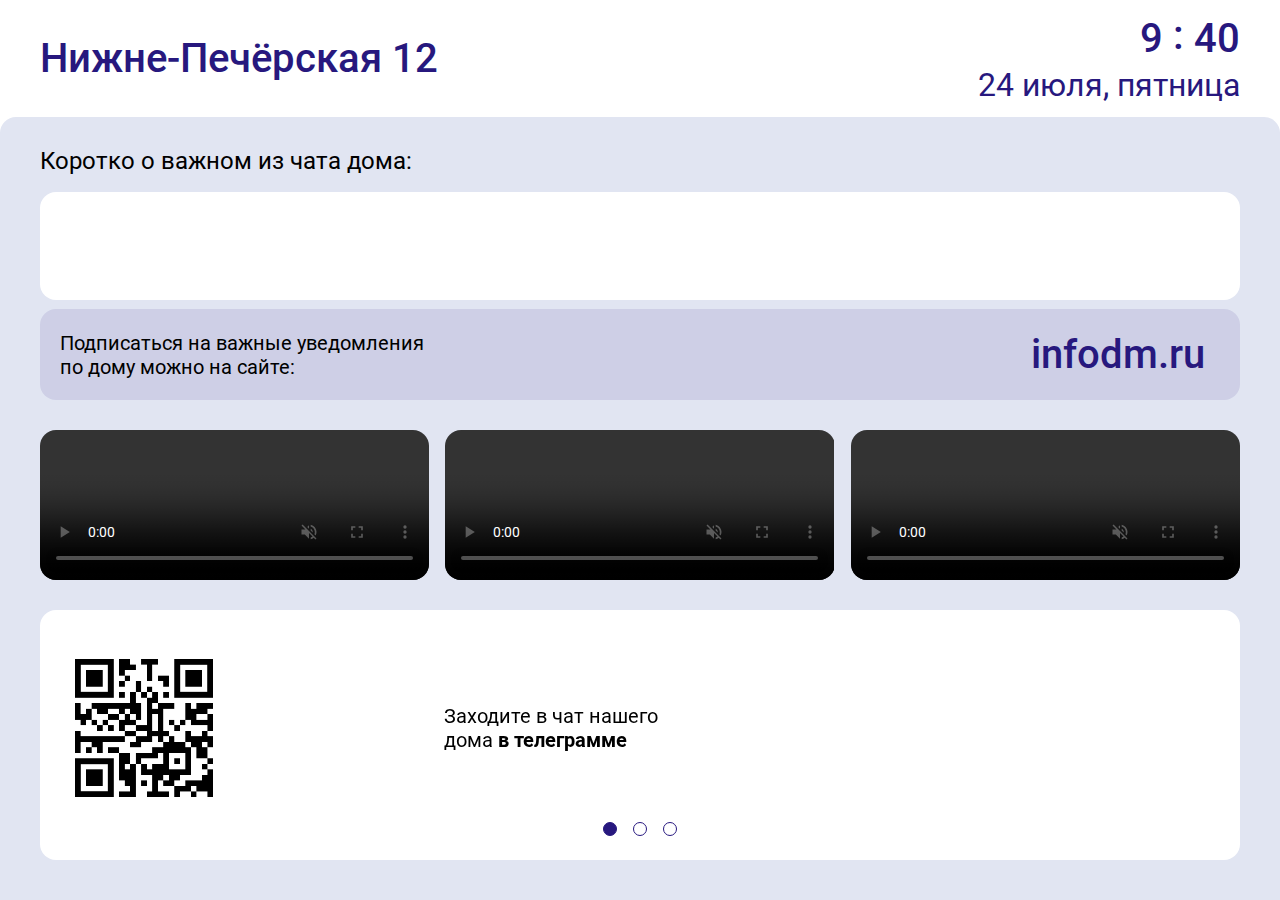
==== commit 9bc914d5: "blink,day,time" ====
--- a/info-dashboard/index.html
+++ b/info-dashboard/index.html
@@ -20,12 +20,12 @@
             <div class="date">
               <div class="date__top">
                 <span class="date__hours"></span>
-                <span>:</span>
+                <span class="date__dot">:</span>
                 <span class="date__min"></span>
               </div>
               <div class="date__bottom">
-                 <span class="date__day"></span>
-                 <span class="date__month"></span>
+                 <span class="date__date"></span>
+                 <span class="date__month"></span>, <span class="date__day"></span>
               </div>   
             </div>
           </div>
@@ -37,16 +37,20 @@
                     <h5>Коротко о важном из чата дома:</h5>
                     <div class="item-blocks">
                         <div class="item-block pinned">
-                          <p>12.10.2023 ожидается уборка снега, просьба убрать машины!</p>
+                          <p>Ожидается уборка снега, просьба убрать машины!</p>
+                          <span class="time">12.10.2023</span>
                         </div>
                         <div class="item-block">
-                          <p>12.10.2023 ожидается уборка снега, просьба убрать машины! 12.10.2023 ожидается уборка снега, просьба убрать машины!</p>
+                          <p>Ожидается уборка снега, просьба убрать машины! 12.10.2023 ожидается уборка снега, просьба убрать машины!</p>
+                          <span class="time">12.10.2023</span>
                         </div>
                         <div class="item-block">
-                          <p>12.10.2023 ожидается уборка снега, просьба убрать машины! 12.10.2023 ожидается уборка снега, просьба убрать машины!</p>
+                          <p>Ожидается уборка снега, просьба убрать машины! 12.10.2023 ожидается уборка снега, просьба убрать машины!</p>
+                          <span class="time">12.10.2023</span>
                         </div>
                         <div class="item-block">
-                          <p>12.10.2023 ожидается уборка снега, просьба убрать машины! 12.10.2023 ожидается уборка снега, просьба убрать машины!</p>
+                          <p>Ожидается уборка снега, просьба убрать машины! 12.10.2023 ожидается уборка снега, просьба убрать машины!</p>
+                          <span class="time">12.10.2023</span>
                         </div>
                     </div>
                 </div>
--- a/info-dashboard/css/style.min.css
+++ b/info-dashboard/css/style.min.css
@@ -1 +1 @@
-@font-face{font-family:Roboto;font-weight:300;font-style:normal;src:local("Roboto Light"),local("Roboto-Light"),url(../fonts/Roboto-Light.woff2) format("woff2"),url(../fonts/Roboto-Light.woff) format("woff"),url(../fonts/Roboto-Light.ttf) format("truetype")}@font-face{font-family:Roboto;font-weight:400;font-style:normal;src:local("Roboto Regular"),local("Roboto-Regular"),url(../fonts/Roboto-Regular.woff2) format("woff2"),url(../fonts/Roboto-Regular.woff) format("woff"),url(../fonts/Roboto-Regular.ttf) format("truetype")}@font-face{font-family:Roboto;font-weight:500;font-style:normal;src:local("Roboto Medium"),local("Roboto-Medium"),url(../fonts/Roboto-Medium.woff2) format("woff2"),url(../fonts/Roboto-Medium.woff) format("woff"),url(../fonts/Roboto-Medium.ttf) format("truetype")}@font-face{font-family:Roboto;font-weight:700;font-style:normal;src:local("Roboto Bold"),local("Roboto-Bold"),url(../fonts/Roboto-Bold.woff2) format("woff2"),url(../fonts/Roboto-Bold.woff) format("woff"),url(../fonts/Roboto-Bold.ttf) format("truetype")}a,abbr,acronym,address,applet,article,aside,audio,b,big,blockquote,body,button,canvas,caption,center,cite,code,dd,del,details,dfn,div,dl,dt,em,embed,fieldset,figcaption,figure,footer,form,h1,h2,h3,h4,h5,h6,header,hgroup,html,i,iframe,img,input,ins,kbd,label,legend,li,mark,menu,nav,object,ol,output,p,pre,q,ruby,s,samp,section,small,span,strike,strong,sub,summary,sup,table,tbody,td,tfoot,th,thead,time,tr,tt,u,ul,var,video{margin:0;padding:0;border:0;font-size:100%;font:inherit;vertical-align:baseline}table{border-collapse:collapse}li,ol,ul{list-style:none}a,a:visited{text-decoration:none;-webkit-text-decoration-skip-ink:none;text-decoration-skip-ink:none}sup{top:-.5em}sub{bottom:-.25em}sub,sup{font-size:75%;line-height:0;position:relative;vertical-align:baseline}hr{width:100%;height:1px;background-color:#bebebe}blockquote{margin-bottom:8px}ol li:last-child,ul li:last-child{margin-bottom:0!important}b,strong{font-weight:600}em{font-style:italic}figure figcaption{margin-top:8px}figure img{margin:0}figure,iframe,img,svg,video{display:block;max-width:100%}svg{max-height:100%}a{-webkit-transition:all .3s ease;transition:all .3s ease}*,:after,:before{-webkit-box-sizing:border-box;box-sizing:border-box}*{padding:0;border:0;margin:0}a,button,input,textarea{background-color:transparent;-webkit-tap-highlight-color:transparent}input,textarea{width:100%}button:focus,input:focus,textarea:focus{outline:0}input[type=number]::-webkit-inner-spin-button,input[type=number]::-webkit-outer-spin-button{-webkit-appearance:none}input[type=number]{-moz-appearance:textfield}::-webkit-input-placeholder{font-family:Roboto,sans-serif;opacity:1}::-moz-placeholder{font-family:Roboto,sans-serif;opacity:1}:-ms-input-placeholder{font-family:Roboto,sans-serif;opacity:1}::-ms-input-placeholder{font-family:Roboto,sans-serif;opacity:1}::placeholder{font-family:Roboto,sans-serif;opacity:1}html{height:100%;background:#e1e5f2;font-size:10px}body{height:100%;min-width:720px;background:#fff;font-family:Roboto,sans-serif;font-size:2rem;font-weight:400;line-height:1.3;color:#000;-webkit-font-smoothing:antialiased;-moz-osx-font-smoothing:grayscale;-webkit-text-size-adjust:100%;-webkit-tap-highlight-color:transparent;overflow:hidden}.container{width:100%;margin:0 auto;padding:0 4rem}.wrap{height:100%;display:-webkit-box;display:-ms-flexbox;display:flex;-webkit-box-orient:vertical;-webkit-box-direction:normal;-ms-flex-direction:column;flex-direction:column}.main{-webkit-box-flex:1;-ms-flex:1 1 auto;flex:1 1 auto;background:#e1e5f2;overflow:hidden;border-radius:1.6rem 1.6rem 0 0;padding-bottom:4rem}.page{height:100%;display:-webkit-box;display:-ms-flexbox;display:flex;-webkit-box-orient:vertical;-webkit-box-direction:normal;-ms-flex-direction:column;flex-direction:column}.page__inner{-webkit-box-flex:1;-ms-flex:1 1 auto;flex:1 1 auto;overflow:hidden;padding:0 4rem;margin-top:3rem}h1{font-size:4rem;font-weight:500;color:#27187e}h2{font-size:3.2rem;font-weight:500}h3{font-size:3rem;font-weight:500}h4{font-size:2.6rem}h5{font-size:2.4rem}h6{font-size:2rem}h1,h2,h3,h4,h5,h6,p{line-height:1.2;margin-bottom:1.6rem}h1:last-child,h2:last-child,h3:last-child,h4:last-child,h5:last-child,h6:last-child,p:last-child{margin-bottom:0}.media-cover{position:relative;overflow:hidden}.media-cover iframe,.media-cover img,.media-cover video{position:absolute;top:0;left:0;height:100%;width:100%;-o-object-fit:cover;object-fit:cover}.media-contain{position:relative;overflow:hidden}.media-contain iframe,.media-contain img,.media-contain video{position:absolute;top:0;left:0;right:0;bottom:0;max-height:100%;-o-object-fit:contain;object-fit:contain;margin:auto}.swiper{min-width:0;overflow:hidden;position:relative}.swiper-wrapper{height:100%;display:-webkit-box;display:-ms-flexbox;display:flex}.swiper-slide{display:block;-ms-flex-negative:0;flex-shrink:0;-webkit-box-flex:0;-ms-flex-positive:0;flex-grow:0;background:#fff}.swiper-slide-active{z-index:2}.swiper-pagination{display:-webkit-box;display:-ms-flexbox;display:flex;-webkit-box-align:center;-ms-flex-align:center;align-items:center;-webkit-box-pack:center;-ms-flex-pack:center;justify-content:center}.swiper-pagination-bullet{-webkit-box-flex:0;-ms-flex:0 0 1.4rem;flex:0 0 1.4rem;width:1.4rem;height:1.4rem;border:.1rem solid #27187e;border-radius:50%;-webkit-transition:all .3s linear;transition:all .3s linear;margin:0 .8rem}.swiper-pagination-bullet-active{background:#27187e}.date{color:#27187e;text-align:right;margin-left:1rem}.date__top{font-size:4rem;font-weight:500}.date__bottom{font-size:3.2rem}.header{min-height:11.7rem;padding:1.6rem 0}.header h1{margin-bottom:0}.header .container{height:100%;display:-webkit-box;display:-ms-flexbox;display:flex;-webkit-box-align:center;-ms-flex-align:center;align-items:center;-webkit-box-pack:justify;-ms-flex-pack:justify;justify-content:space-between}.item-blocks{position:relative;margin-bottom:3.6rem}.item-blocks:after{content:"";display:block;position:absolute;bottom:-76px;left:0;width:100%;height:92px;background:#e1e5f2;-webkit-filter:blur(20px);filter:blur(20px)}.item-block{display:block;padding:2rem 4.4rem 2rem 2rem;background:#fff;border-radius:1.6rem;margin-bottom:1.2rem;position:relative;color:#000}.item-block p{font-size:2.6rem;line-height:1.3}.item-block.pinned{-webkit-animation:changeBgColor 10s linear infinite both;animation:changeBgColor 10s linear infinite both}.item-block.pinned a{color:#fff}.item-block.pinned:after{content:"";display:block;position:absolute;right:0;width:3.2rem;height:3.2rem;top:1.6rem;right:1.6rem;background:url(../img/icons/pin.svg) center/contain,no-repeat;-webkit-transition:all .3s linear;transition:all .3s linear}.item-block.pinned p{color:#fff}.item-block a{color:inherit}.item-block__contacts{display:-webkit-box;display:-ms-flexbox;display:flex;-webkit-box-pack:justify;-ms-flex-pack:justify;justify-content:space-between;-ms-flex-wrap:wrap;flex-wrap:wrap;margin:1.2rem -.8rem -1.2rem}.item-block__contacts a{font-size:2rem;margin:0 .8rem 1.2rem}.item-block__footer{display:-webkit-box;display:-ms-flexbox;display:flex;-ms-flex-wrap:wrap;flex-wrap:wrap;-webkit-box-align:center;-ms-flex-align:center;align-items:center;-webkit-box-pack:justify;-ms-flex-pack:justify;justify-content:space-between;margin:1.6rem -.8rem -1.2rem}.item-block__date,.item-block__status{display:inline-block;font-size:2rem;line-height:1.2;padding:.4rem 1rem;border-radius:3.5rem;margin:0 .8rem 1.2rem}.item-block__status{color:#fff}.item-block__status.submited{background:#5465ff}.item-block__status.progress{background:#ea7317}.item-block__status.fulfilled{background:#25a18e}.item-block__date{color:#27187e;background:#fff;border:.1rem solid rgba(39,24,126,.6)}@-webkit-keyframes changeBgColor{0%{background:#1e87e8;-webkit-box-shadow:0 .9rem 3.7rem 0 rgba(30,135,232,.65);box-shadow:0 .9rem 3.7rem 0 rgba(30,135,232,.65)}50%{background:#27187e;-webkit-box-shadow:0 .9rem 3.7rem 0 rgba(39,24,126,.65);box-shadow:0 .9rem 3.7rem 0 rgba(39,24,126,.65)}100%{background:#1e87e8;-webkit-box-shadow:0 .9rem 3.7rem 0 rgba(30,135,232,.65);box-shadow:0 .9rem 3.7rem 0 rgba(30,135,232,.65)}}@keyframes changeBgColor{0%{background:#1e87e8;-webkit-box-shadow:0 .9rem 3.7rem 0 rgba(30,135,232,.65);box-shadow:0 .9rem 3.7rem 0 rgba(30,135,232,.65)}50%{background:#27187e;-webkit-box-shadow:0 .9rem 3.7rem 0 rgba(39,24,126,.65);box-shadow:0 .9rem 3.7rem 0 rgba(39,24,126,.65)}100%{background:#1e87e8;-webkit-box-shadow:0 .9rem 3.7rem 0 rgba(30,135,232,.65);box-shadow:0 .9rem 3.7rem 0 rgba(30,135,232,.65)}}.subscribe{padding:2rem 3.5rem 1.9rem 2rem;border-radius:1.6rem;background:rgba(39,24,126,.1);display:-webkit-box;display:-ms-flexbox;display:flex;-webkit-box-align:center;-ms-flex-align:center;align-items:center;-webkit-box-pack:justify;-ms-flex-pack:justify;justify-content:space-between;position:relative;z-index:2;margin-bottom:3rem}.subscribe p{font-size:2rem;max-width:36.7rem;margin:0 1rem 0 0}.subscribe span{font-size:4rem;font-weight:500;color:#27187e}.video-cols{display:grid;grid-template-columns:repeat(3,1fr);gap:1.6rem;margin-bottom:3rem}.video-cols__col{border-radius:1.6rem;overflow:hidden}.video-cols__col video{width:100%}.mainswiper__item{min-height:25rem;-webkit-box-flex:0;-ms-flex:0 0 100%;flex:0 0 100%;padding:2.4rem 2.4rem 3.8rem;border-radius:1.6rem;background:#fff;display:grid;-webkit-box-align:center;-ms-flex-align:center;align-items:center;grid-template-columns:30% 1fr;gap:3.4rem}.mainswiper__left span{display:inline-block;font-size:3rem;font-weight:500;line-height:1.2;margin-bottom:1.6rem}.mainswiper__left img{width:16rem}.mainswiper__cols{display:grid;grid-template-columns:auto auto;gap:0 2rem}.mainswiper__col{margin-bottom:3.6rem}.mainswiper__col span{display:block;font-size:2.4rem;font-weight:500}.mainswiper__col span:first-child{font-size:2rem;font-weight:400;color:rgba(0,0,0,.6)}.mainswiper .swiper-pagination{position:absolute;bottom:2.4rem;left:0;width:100%}@media (min-width:1920px){html{font-size:15px}}@media (min-width:2048px){html{font-size:20px}}@media (min-width:2880px){html{font-size:25px}}+@font-face{font-family:Roboto;font-weight:300;font-style:normal;src:local("Roboto Light"),local("Roboto-Light"),url(../fonts/Roboto-Light.woff2) format("woff2"),url(../fonts/Roboto-Light.woff) format("woff"),url(../fonts/Roboto-Light.ttf) format("truetype")}@font-face{font-family:Roboto;font-weight:400;font-style:normal;src:local("Roboto Regular"),local("Roboto-Regular"),url(../fonts/Roboto-Regular.woff2) format("woff2"),url(../fonts/Roboto-Regular.woff) format("woff"),url(../fonts/Roboto-Regular.ttf) format("truetype")}@font-face{font-family:Roboto;font-weight:500;font-style:normal;src:local("Roboto Medium"),local("Roboto-Medium"),url(../fonts/Roboto-Medium.woff2) format("woff2"),url(../fonts/Roboto-Medium.woff) format("woff"),url(../fonts/Roboto-Medium.ttf) format("truetype")}@font-face{font-family:Roboto;font-weight:700;font-style:normal;src:local("Roboto Bold"),local("Roboto-Bold"),url(../fonts/Roboto-Bold.woff2) format("woff2"),url(../fonts/Roboto-Bold.woff) format("woff"),url(../fonts/Roboto-Bold.ttf) format("truetype")}a,abbr,acronym,address,applet,article,aside,audio,b,big,blockquote,body,button,canvas,caption,center,cite,code,dd,del,details,dfn,div,dl,dt,em,embed,fieldset,figcaption,figure,footer,form,h1,h2,h3,h4,h5,h6,header,hgroup,html,i,iframe,img,input,ins,kbd,label,legend,li,mark,menu,nav,object,ol,output,p,pre,q,ruby,s,samp,section,small,span,strike,strong,sub,summary,sup,table,tbody,td,tfoot,th,thead,time,tr,tt,u,ul,var,video{margin:0;padding:0;border:0;font-size:100%;font:inherit;vertical-align:baseline}table{border-collapse:collapse}li,ol,ul{list-style:none}a,a:visited{text-decoration:none;-webkit-text-decoration-skip-ink:none;text-decoration-skip-ink:none}sup{top:-.5em}sub{bottom:-.25em}sub,sup{font-size:75%;line-height:0;position:relative;vertical-align:baseline}hr{width:100%;height:1px;background-color:#bebebe}blockquote{margin-bottom:8px}ol li:last-child,ul li:last-child{margin-bottom:0!important}b,strong{font-weight:600}em{font-style:italic}figure figcaption{margin-top:8px}figure img{margin:0}figure,iframe,img,svg,video{display:block;max-width:100%}svg{max-height:100%}a{-webkit-transition:all .3s ease;transition:all .3s ease}*,:after,:before{-webkit-box-sizing:border-box;box-sizing:border-box}*{padding:0;border:0;margin:0}a,button,input,textarea{background-color:transparent;-webkit-tap-highlight-color:transparent}input,textarea{width:100%}button:focus,input:focus,textarea:focus{outline:0}input[type=number]::-webkit-inner-spin-button,input[type=number]::-webkit-outer-spin-button{-webkit-appearance:none}input[type=number]{-moz-appearance:textfield}::-webkit-input-placeholder{font-family:Roboto,sans-serif;opacity:1}::-moz-placeholder{font-family:Roboto,sans-serif;opacity:1}:-ms-input-placeholder{font-family:Roboto,sans-serif;opacity:1}::-ms-input-placeholder{font-family:Roboto,sans-serif;opacity:1}::placeholder{font-family:Roboto,sans-serif;opacity:1}html{height:100%;background:#e1e5f2;font-size:10px}body{height:100%;min-width:720px;background:#fff;font-family:Roboto,sans-serif;font-size:2rem;font-weight:400;line-height:1.3;color:#000;-webkit-font-smoothing:antialiased;-moz-osx-font-smoothing:grayscale;-webkit-text-size-adjust:100%;-webkit-tap-highlight-color:transparent;overflow:hidden}.container{width:100%;margin:0 auto;padding:0 4rem}.wrap{height:100%;display:-webkit-box;display:-ms-flexbox;display:flex;-webkit-box-orient:vertical;-webkit-box-direction:normal;-ms-flex-direction:column;flex-direction:column}.main{-webkit-box-flex:1;-ms-flex:1 1 auto;flex:1 1 auto;background:#e1e5f2;overflow:hidden;border-radius:1.6rem 1.6rem 0 0;padding-bottom:4rem}.page{height:100%;display:-webkit-box;display:-ms-flexbox;display:flex;-webkit-box-orient:vertical;-webkit-box-direction:normal;-ms-flex-direction:column;flex-direction:column}.page__inner{-webkit-box-flex:1;-ms-flex:1 1 auto;flex:1 1 auto;overflow:hidden;padding:0 4rem;margin-top:3rem}h1{font-size:4rem;font-weight:500;color:#27187e}h2{font-size:3.2rem;font-weight:500}h3{font-size:3rem;font-weight:500}h4{font-size:2.6rem}h5{font-size:2.4rem}h6{font-size:2rem}h1,h2,h3,h4,h5,h6,p{line-height:1.2;margin-bottom:1.6rem}h1:last-child,h2:last-child,h3:last-child,h4:last-child,h5:last-child,h6:last-child,p:last-child{margin-bottom:0}.media-cover{position:relative;overflow:hidden}.media-cover iframe,.media-cover img,.media-cover video{position:absolute;top:0;left:0;height:100%;width:100%;-o-object-fit:cover;object-fit:cover}.media-contain{position:relative;overflow:hidden}.media-contain iframe,.media-contain img,.media-contain video{position:absolute;top:0;left:0;right:0;bottom:0;max-height:100%;-o-object-fit:contain;object-fit:contain;margin:auto}.swiper{min-width:0;overflow:hidden;position:relative}.swiper-wrapper{height:100%;display:-webkit-box;display:-ms-flexbox;display:flex}.swiper-slide{display:block;-ms-flex-negative:0;flex-shrink:0;-webkit-box-flex:0;-ms-flex-positive:0;flex-grow:0;background:#fff}.swiper-slide-active{z-index:2}.swiper-pagination{display:-webkit-box;display:-ms-flexbox;display:flex;-webkit-box-align:center;-ms-flex-align:center;align-items:center;-webkit-box-pack:center;-ms-flex-pack:center;justify-content:center}.swiper-pagination-bullet{-webkit-box-flex:0;-ms-flex:0 0 1.4rem;flex:0 0 1.4rem;width:1.4rem;height:1.4rem;border:.1rem solid #27187e;border-radius:50%;-webkit-transition:all .3s linear;transition:all .3s linear;margin:0 .8rem}.swiper-pagination-bullet-active{background:#27187e}.date{color:#27187e;text-align:right;margin-left:1rem}.date__top{font-size:4rem;font-weight:500}.date__bottom{font-size:3.2rem}.date__dot{vertical-align:text-bottom;-webkit-animation:blink 1s infinite both;animation:blink 1s infinite both}@-webkit-keyframes blink{0%{opacity:.1}50%{opacity:1}100%{opacity:.1}}@keyframes blink{0%{opacity:.1}50%{opacity:1}100%{opacity:.1}}.header{min-height:11.7rem;padding:1.6rem 0}.header h1{margin-bottom:0}.header .container{height:100%;display:-webkit-box;display:-ms-flexbox;display:flex;-webkit-box-align:center;-ms-flex-align:center;align-items:center;-webkit-box-pack:justify;-ms-flex-pack:justify;justify-content:space-between}.item-blocks{position:relative;margin-bottom:3.6rem}.item-blocks:after{content:"";display:block;position:absolute;bottom:-76px;left:0;width:100%;height:92px;background:#e1e5f2;-webkit-filter:blur(20px);filter:blur(20px)}.time{display:block;font-size:1.8rem;line-height:1;color:#707579;text-align:right}.item-block{display:block;padding:2rem 4.4rem 2rem 2rem;background:#fff;border-radius:1.6rem;margin-bottom:1.2rem;position:relative;color:#000}.item-block p{font-size:2.6rem;line-height:1.3}.item-block.pinned{-webkit-animation:changeBgColor 10s linear infinite both;animation:changeBgColor 10s linear infinite both}.item-block.pinned a{color:#fff}.item-block.pinned:after{content:"";display:block;position:absolute;right:0;width:3.2rem;height:3.2rem;top:1.6rem;right:1.6rem;background:url(../img/icons/pin.svg) center/contain,no-repeat;-webkit-transition:all .3s linear;transition:all .3s linear}.item-block.pinned>*{color:#fff}.item-block.pinned .time{opacity:.8}.item-block a{color:inherit}.item-block__contacts{display:-webkit-box;display:-ms-flexbox;display:flex;-webkit-box-pack:justify;-ms-flex-pack:justify;justify-content:space-between;-ms-flex-wrap:wrap;flex-wrap:wrap;margin:1.2rem -.8rem -1.2rem}.item-block__contacts a{font-size:2rem;margin:0 .8rem 1.2rem}.item-block__footer{display:-webkit-box;display:-ms-flexbox;display:flex;-ms-flex-wrap:wrap;flex-wrap:wrap;-webkit-box-align:center;-ms-flex-align:center;align-items:center;-webkit-box-pack:justify;-ms-flex-pack:justify;justify-content:space-between;margin:1.6rem -.8rem -1.2rem}.item-block__date,.item-block__status{display:inline-block;font-size:2rem;line-height:1.2;padding:.4rem 1rem;border-radius:3.5rem;margin:0 .8rem 1.2rem}.item-block__status{color:#fff}.item-block__status.submited{background:#5465ff}.item-block__status.progress{background:#ea7317}.item-block__status.fulfilled{background:#25a18e}.item-block__date{color:#27187e;background:#fff;border:.1rem solid rgba(39,24,126,.6)}@-webkit-keyframes changeBgColor{0%{background:#1e87e8;-webkit-box-shadow:0 .9rem 3.7rem 0 rgba(30,135,232,.65);box-shadow:0 .9rem 3.7rem 0 rgba(30,135,232,.65)}50%{background:#27187e;-webkit-box-shadow:0 .9rem 3.7rem 0 rgba(39,24,126,.65);box-shadow:0 .9rem 3.7rem 0 rgba(39,24,126,.65)}100%{background:#1e87e8;-webkit-box-shadow:0 .9rem 3.7rem 0 rgba(30,135,232,.65);box-shadow:0 .9rem 3.7rem 0 rgba(30,135,232,.65)}}@keyframes changeBgColor{0%{background:#1e87e8;-webkit-box-shadow:0 .9rem 3.7rem 0 rgba(30,135,232,.65);box-shadow:0 .9rem 3.7rem 0 rgba(30,135,232,.65)}50%{background:#27187e;-webkit-box-shadow:0 .9rem 3.7rem 0 rgba(39,24,126,.65);box-shadow:0 .9rem 3.7rem 0 rgba(39,24,126,.65)}100%{background:#1e87e8;-webkit-box-shadow:0 .9rem 3.7rem 0 rgba(30,135,232,.65);box-shadow:0 .9rem 3.7rem 0 rgba(30,135,232,.65)}}.subscribe{padding:2rem 3.5rem 1.9rem 2rem;border-radius:1.6rem;background:rgba(39,24,126,.1);display:-webkit-box;display:-ms-flexbox;display:flex;-webkit-box-align:center;-ms-flex-align:center;align-items:center;-webkit-box-pack:justify;-ms-flex-pack:justify;justify-content:space-between;position:relative;z-index:2;margin-bottom:3rem}.subscribe p{font-size:2rem;max-width:36.7rem;margin:0 1rem 0 0}.subscribe span{font-size:4rem;font-weight:500;color:#27187e}.video-cols{display:grid;grid-template-columns:repeat(3,1fr);gap:1.6rem;margin-bottom:3rem}.video-cols__col{border-radius:1.6rem;overflow:hidden}.video-cols__col video{width:100%}.mainswiper__item{min-height:25rem;-webkit-box-flex:0;-ms-flex:0 0 100%;flex:0 0 100%;padding:2.4rem 2.4rem 3.8rem;border-radius:1.6rem;background:#fff;display:grid;-webkit-box-align:center;-ms-flex-align:center;align-items:center;grid-template-columns:30% 1fr;gap:3.4rem}.mainswiper__left span{display:inline-block;font-size:3rem;font-weight:500;line-height:1.2;margin-bottom:1.6rem}.mainswiper__left img{width:16rem}.mainswiper__cols{display:grid;grid-template-columns:auto auto;gap:0 2rem}.mainswiper__col{margin-bottom:3.6rem}.mainswiper__col span{display:block;font-size:2.4rem;font-weight:500}.mainswiper__col span:first-child{font-size:2rem;font-weight:400;color:rgba(0,0,0,.6)}.mainswiper .swiper-pagination{position:absolute;bottom:2.4rem;left:0;width:100%}@media (min-width:1920px){html{font-size:15px}}@media (min-width:2048px){html{font-size:20px}}@media (min-width:2880px){html{font-size:25px}}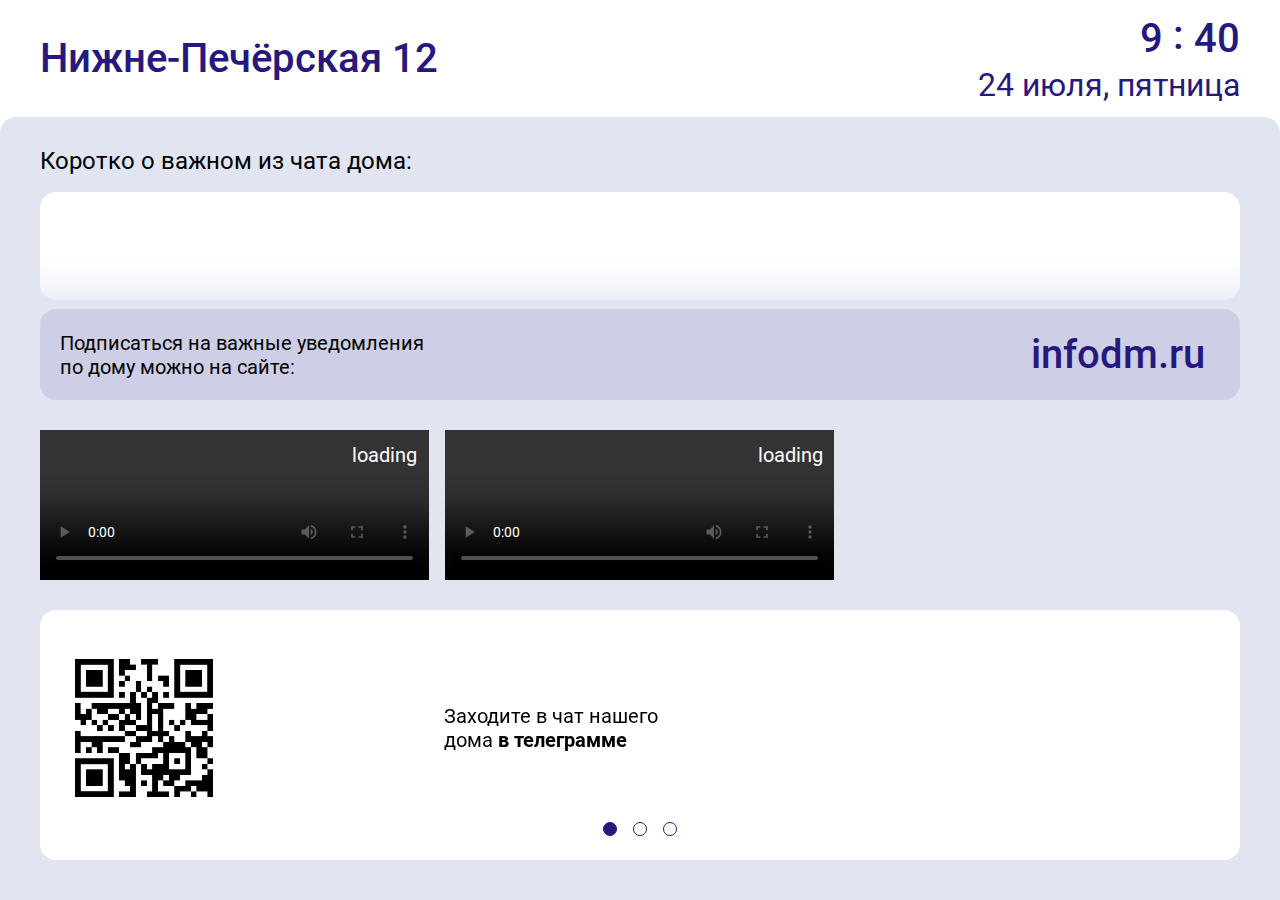
==== commit 966224d2: "video-rtc.js" ====
--- a/info-dashboard/index.html
+++ b/info-dashboard/index.html
@@ -61,18 +61,18 @@
                       <span>infodm.ru</span>
                     </div>
                     <div class="video-cols">
-                      <div class="video-cols__col">
+                      <!-- <div class="video-cols__col">
                         <input type="hidden" name="webrtc-url" class="webrtc-url" value="https://rtsp.infodm.ru/stream/27aec28e-6181-4753-9acd-0456a75f0289/channel/0/webrtc">
                         <video class="webrtc-video" autoplay="" muted="" playsinline="" controls="" style="max-height: 100%;"></video>
                       </div>
                       <div class="video-cols__col">
-                        <input type="hidden" name="webrtc-url" class="webrtc-url" value="https://rtsp.infodm.ru/stream/27aec28e-6181-4753-9acd-0456a75f0289/channel/0/webrtc">
-                        <video class="webrtc-video" autoplay="" muted="" playsinline="" controls="" style="max-height: 100%;"></video>
+                        <input type="hidden" name="mse-url" class="mse-url" value="wss://rtsp.infodm.ru/stream/3c16f57a-416b-4a57-89d6-f57c7dc44975/channel/0/mse?uuid=3c16f57a-416b-4a57-89d6-f57c7dc44975&channel=0">
+                        <video class="mse-video" autoplay="" muted="" playsinline="" controls="" style="max-height: 100%;"></video>
                       </div>
                       <div class="video-cols__col">
-                        <input type="hidden" name="webrtc-url" class="webrtc-url" value="https://rtsp.infodm.ru/stream/27aec28e-6181-4753-9acd-0456a75f0289/channel/0/webrtc">
-                        <video class="webrtc-video" autoplay="" muted="" playsinline="" controls="" style="max-height: 100%;"></video>
-                      </div>
+                        <input type="hidden" name="mse-url" class="mse-url" value="wss://rtsp.infodm.ru/stream/3c16f57a-416b-4a57-89d6-f57c7dc44975/channel/0/mse?uuid=3c16f57a-416b-4a57-89d6-f57c7dc44975&channel=0">
+                        <video class="mse-video" autoplay="" muted="" playsinline="" controls="" style="max-height: 100%;"></video>
+                      </div> -->
                     </div>
                     <div class="swiper mainswiper">
                       <div class="swiper-wrapper">
@@ -130,8 +130,42 @@
     </div>
     <script src="js/libs/jquery.min.js"></script>
     <script src="js/libs/swiper.min.js"></script>
-    <script src="js/libs/rtsptoweb.js"></script>
+    <script src="js/libs/video-rtc.js"></script>
     <script src="js/main.js"></script>
+    <script type="module">
+      let url = "https://rtsp.infodm.ru/stream.html?src=entry&src=main-door&mode=webrtc"
+      let searchIdx = url.indexOf("?")
+      console.log(url.slice(0,searchIdx))
+      const params = new URLSearchParams(url.slice(searchIdx));
+      // support multiple streams and multiple modes
+      const streams = params.getAll('src');
+      const modes = params.getAll('mode');
+      console.log(location.search)
+      if (modes.length === 0) modes.push('');
+  
+      while (modes.length > streams.length) {
+          streams.push(streams[0]);
+      }
+      while (streams.length > modes.length) {
+          modes.push(modes[0]);
+      }
+  
+      if (streams.length > 1) {
+          document.body.className = 'flex';
+      }
+  
+      const background = params.get('background') !== 'false';
+      const width = '1 0 ' + (params.get('width') || '320px');
+  
+      for (let i = 0; i < streams.length; i++) {
+          const video = document.createElement('video-stream');
+          video.background = background;
+          video.mode = modes[i] || video.mode;
+          video.style.flex = width;
+          video.src = new URL('api/ws?src=' + encodeURIComponent(streams[i]), url.slice(0,searchIdx));
+          document.querySelector(".video-cols").appendChild(video);
+      }
+  </script>
 </body>
 
 </html>--- a/info-dashboard/css/style.min.css
+++ b/info-dashboard/css/style.min.css
@@ -1 +1 @@
-@font-face{font-family:Roboto;font-weight:300;font-style:normal;src:local("Roboto Light"),local("Roboto-Light"),url(../fonts/Roboto-Light.woff2) format("woff2"),url(../fonts/Roboto-Light.woff) format("woff"),url(../fonts/Roboto-Light.ttf) format("truetype")}@font-face{font-family:Roboto;font-weight:400;font-style:normal;src:local("Roboto Regular"),local("Roboto-Regular"),url(../fonts/Roboto-Regular.woff2) format("woff2"),url(../fonts/Roboto-Regular.woff) format("woff"),url(../fonts/Roboto-Regular.ttf) format("truetype")}@font-face{font-family:Roboto;font-weight:500;font-style:normal;src:local("Roboto Medium"),local("Roboto-Medium"),url(../fonts/Roboto-Medium.woff2) format("woff2"),url(../fonts/Roboto-Medium.woff) format("woff"),url(../fonts/Roboto-Medium.ttf) format("truetype")}@font-face{font-family:Roboto;font-weight:700;font-style:normal;src:local("Roboto Bold"),local("Roboto-Bold"),url(../fonts/Roboto-Bold.woff2) format("woff2"),url(../fonts/Roboto-Bold.woff) format("woff"),url(../fonts/Roboto-Bold.ttf) format("truetype")}a,abbr,acronym,address,applet,article,aside,audio,b,big,blockquote,body,button,canvas,caption,center,cite,code,dd,del,details,dfn,div,dl,dt,em,embed,fieldset,figcaption,figure,footer,form,h1,h2,h3,h4,h5,h6,header,hgroup,html,i,iframe,img,input,ins,kbd,label,legend,li,mark,menu,nav,object,ol,output,p,pre,q,ruby,s,samp,section,small,span,strike,strong,sub,summary,sup,table,tbody,td,tfoot,th,thead,time,tr,tt,u,ul,var,video{margin:0;padding:0;border:0;font-size:100%;font:inherit;vertical-align:baseline}table{border-collapse:collapse}li,ol,ul{list-style:none}a,a:visited{text-decoration:none;-webkit-text-decoration-skip-ink:none;text-decoration-skip-ink:none}sup{top:-.5em}sub{bottom:-.25em}sub,sup{font-size:75%;line-height:0;position:relative;vertical-align:baseline}hr{width:100%;height:1px;background-color:#bebebe}blockquote{margin-bottom:8px}ol li:last-child,ul li:last-child{margin-bottom:0!important}b,strong{font-weight:600}em{font-style:italic}figure figcaption{margin-top:8px}figure img{margin:0}figure,iframe,img,svg,video{display:block;max-width:100%}svg{max-height:100%}a{-webkit-transition:all .3s ease;transition:all .3s ease}*,:after,:before{-webkit-box-sizing:border-box;box-sizing:border-box}*{padding:0;border:0;margin:0}a,button,input,textarea{background-color:transparent;-webkit-tap-highlight-color:transparent}input,textarea{width:100%}button:focus,input:focus,textarea:focus{outline:0}input[type=number]::-webkit-inner-spin-button,input[type=number]::-webkit-outer-spin-button{-webkit-appearance:none}input[type=number]{-moz-appearance:textfield}::-webkit-input-placeholder{font-family:Roboto,sans-serif;opacity:1}::-moz-placeholder{font-family:Roboto,sans-serif;opacity:1}:-ms-input-placeholder{font-family:Roboto,sans-serif;opacity:1}::-ms-input-placeholder{font-family:Roboto,sans-serif;opacity:1}::placeholder{font-family:Roboto,sans-serif;opacity:1}html{height:100%;background:#e1e5f2;font-size:10px}body{height:100%;min-width:720px;background:#fff;font-family:Roboto,sans-serif;font-size:2rem;font-weight:400;line-height:1.3;color:#000;-webkit-font-smoothing:antialiased;-moz-osx-font-smoothing:grayscale;-webkit-text-size-adjust:100%;-webkit-tap-highlight-color:transparent;overflow:hidden}.container{width:100%;margin:0 auto;padding:0 4rem}.wrap{height:100%;display:-webkit-box;display:-ms-flexbox;display:flex;-webkit-box-orient:vertical;-webkit-box-direction:normal;-ms-flex-direction:column;flex-direction:column}.main{-webkit-box-flex:1;-ms-flex:1 1 auto;flex:1 1 auto;background:#e1e5f2;overflow:hidden;border-radius:1.6rem 1.6rem 0 0;padding-bottom:4rem}.page{height:100%;display:-webkit-box;display:-ms-flexbox;display:flex;-webkit-box-orient:vertical;-webkit-box-direction:normal;-ms-flex-direction:column;flex-direction:column}.page__inner{-webkit-box-flex:1;-ms-flex:1 1 auto;flex:1 1 auto;overflow:hidden;padding:0 4rem;margin-top:3rem}h1{font-size:4rem;font-weight:500;color:#27187e}h2{font-size:3.2rem;font-weight:500}h3{font-size:3rem;font-weight:500}h4{font-size:2.6rem}h5{font-size:2.4rem}h6{font-size:2rem}h1,h2,h3,h4,h5,h6,p{line-height:1.2;margin-bottom:1.6rem}h1:last-child,h2:last-child,h3:last-child,h4:last-child,h5:last-child,h6:last-child,p:last-child{margin-bottom:0}.media-cover{position:relative;overflow:hidden}.media-cover iframe,.media-cover img,.media-cover video{position:absolute;top:0;left:0;height:100%;width:100%;-o-object-fit:cover;object-fit:cover}.media-contain{position:relative;overflow:hidden}.media-contain iframe,.media-contain img,.media-contain video{position:absolute;top:0;left:0;right:0;bottom:0;max-height:100%;-o-object-fit:contain;object-fit:contain;margin:auto}.swiper{min-width:0;overflow:hidden;position:relative}.swiper-wrapper{height:100%;display:-webkit-box;display:-ms-flexbox;display:flex}.swiper-slide{display:block;-ms-flex-negative:0;flex-shrink:0;-webkit-box-flex:0;-ms-flex-positive:0;flex-grow:0;background:#fff}.swiper-slide-active{z-index:2}.swiper-pagination{display:-webkit-box;display:-ms-flexbox;display:flex;-webkit-box-align:center;-ms-flex-align:center;align-items:center;-webkit-box-pack:center;-ms-flex-pack:center;justify-content:center}.swiper-pagination-bullet{-webkit-box-flex:0;-ms-flex:0 0 1.4rem;flex:0 0 1.4rem;width:1.4rem;height:1.4rem;border:.1rem solid #27187e;border-radius:50%;-webkit-transition:all .3s linear;transition:all .3s linear;margin:0 .8rem}.swiper-pagination-bullet-active{background:#27187e}.date{color:#27187e;text-align:right;margin-left:1rem}.date__top{font-size:4rem;font-weight:500}.date__bottom{font-size:3.2rem}.date__dot{vertical-align:text-bottom;-webkit-animation:blink 1s infinite both;animation:blink 1s infinite both}@-webkit-keyframes blink{0%{opacity:.1}50%{opacity:1}100%{opacity:.1}}@keyframes blink{0%{opacity:.1}50%{opacity:1}100%{opacity:.1}}.header{min-height:11.7rem;padding:1.6rem 0}.header h1{margin-bottom:0}.header .container{height:100%;display:-webkit-box;display:-ms-flexbox;display:flex;-webkit-box-align:center;-ms-flex-align:center;align-items:center;-webkit-box-pack:justify;-ms-flex-pack:justify;justify-content:space-between}.item-blocks{position:relative;margin-bottom:3.6rem}.item-blocks:after{content:"";display:block;position:absolute;bottom:-76px;left:0;width:100%;height:92px;background:#e1e5f2;-webkit-filter:blur(20px);filter:blur(20px)}.time{display:block;font-size:1.8rem;line-height:1;color:#707579;text-align:right}.item-block{display:block;padding:2rem 4.4rem 2rem 2rem;background:#fff;border-radius:1.6rem;margin-bottom:1.2rem;position:relative;color:#000}.item-block p{font-size:2.6rem;line-height:1.3}.item-block.pinned{-webkit-animation:changeBgColor 10s linear infinite both;animation:changeBgColor 10s linear infinite both}.item-block.pinned a{color:#fff}.item-block.pinned:after{content:"";display:block;position:absolute;right:0;width:3.2rem;height:3.2rem;top:1.6rem;right:1.6rem;background:url(../img/icons/pin.svg) center/contain,no-repeat;-webkit-transition:all .3s linear;transition:all .3s linear}.item-block.pinned>*{color:#fff}.item-block.pinned .time{opacity:.8}.item-block a{color:inherit}.item-block__contacts{display:-webkit-box;display:-ms-flexbox;display:flex;-webkit-box-pack:justify;-ms-flex-pack:justify;justify-content:space-between;-ms-flex-wrap:wrap;flex-wrap:wrap;margin:1.2rem -.8rem -1.2rem}.item-block__contacts a{font-size:2rem;margin:0 .8rem 1.2rem}.item-block__footer{display:-webkit-box;display:-ms-flexbox;display:flex;-ms-flex-wrap:wrap;flex-wrap:wrap;-webkit-box-align:center;-ms-flex-align:center;align-items:center;-webkit-box-pack:justify;-ms-flex-pack:justify;justify-content:space-between;margin:1.6rem -.8rem -1.2rem}.item-block__date,.item-block__status{display:inline-block;font-size:2rem;line-height:1.2;padding:.4rem 1rem;border-radius:3.5rem;margin:0 .8rem 1.2rem}.item-block__status{color:#fff}.item-block__status.submited{background:#5465ff}.item-block__status.progress{background:#ea7317}.item-block__status.fulfilled{background:#25a18e}.item-block__date{color:#27187e;background:#fff;border:.1rem solid rgba(39,24,126,.6)}@-webkit-keyframes changeBgColor{0%{background:#1e87e8;-webkit-box-shadow:0 .9rem 3.7rem 0 rgba(30,135,232,.65);box-shadow:0 .9rem 3.7rem 0 rgba(30,135,232,.65)}50%{background:#27187e;-webkit-box-shadow:0 .9rem 3.7rem 0 rgba(39,24,126,.65);box-shadow:0 .9rem 3.7rem 0 rgba(39,24,126,.65)}100%{background:#1e87e8;-webkit-box-shadow:0 .9rem 3.7rem 0 rgba(30,135,232,.65);box-shadow:0 .9rem 3.7rem 0 rgba(30,135,232,.65)}}@keyframes changeBgColor{0%{background:#1e87e8;-webkit-box-shadow:0 .9rem 3.7rem 0 rgba(30,135,232,.65);box-shadow:0 .9rem 3.7rem 0 rgba(30,135,232,.65)}50%{background:#27187e;-webkit-box-shadow:0 .9rem 3.7rem 0 rgba(39,24,126,.65);box-shadow:0 .9rem 3.7rem 0 rgba(39,24,126,.65)}100%{background:#1e87e8;-webkit-box-shadow:0 .9rem 3.7rem 0 rgba(30,135,232,.65);box-shadow:0 .9rem 3.7rem 0 rgba(30,135,232,.65)}}.subscribe{padding:2rem 3.5rem 1.9rem 2rem;border-radius:1.6rem;background:rgba(39,24,126,.1);display:-webkit-box;display:-ms-flexbox;display:flex;-webkit-box-align:center;-ms-flex-align:center;align-items:center;-webkit-box-pack:justify;-ms-flex-pack:justify;justify-content:space-between;position:relative;z-index:2;margin-bottom:3rem}.subscribe p{font-size:2rem;max-width:36.7rem;margin:0 1rem 0 0}.subscribe span{font-size:4rem;font-weight:500;color:#27187e}.video-cols{display:grid;grid-template-columns:repeat(3,1fr);gap:1.6rem;margin-bottom:3rem}.video-cols__col{border-radius:1.6rem;overflow:hidden}.video-cols__col video{width:100%}.mainswiper__item{min-height:25rem;-webkit-box-flex:0;-ms-flex:0 0 100%;flex:0 0 100%;padding:2.4rem 2.4rem 3.8rem;border-radius:1.6rem;background:#fff;display:grid;-webkit-box-align:center;-ms-flex-align:center;align-items:center;grid-template-columns:30% 1fr;gap:3.4rem}.mainswiper__left span{display:inline-block;font-size:3rem;font-weight:500;line-height:1.2;margin-bottom:1.6rem}.mainswiper__left img{width:16rem}.mainswiper__cols{display:grid;grid-template-columns:auto auto;gap:0 2rem}.mainswiper__col{margin-bottom:3.6rem}.mainswiper__col span{display:block;font-size:2.4rem;font-weight:500}.mainswiper__col span:first-child{font-size:2rem;font-weight:400;color:rgba(0,0,0,.6)}.mainswiper .swiper-pagination{position:absolute;bottom:2.4rem;left:0;width:100%}@media (min-width:1920px){html{font-size:15px}}@media (min-width:2048px){html{font-size:20px}}@media (min-width:2880px){html{font-size:25px}}+@font-face{font-family:Roboto;font-weight:300;font-style:normal;src:local("Roboto Light"),local("Roboto-Light"),url(../fonts/Roboto-Light.woff2) format("woff2"),url(../fonts/Roboto-Light.woff) format("woff"),url(../fonts/Roboto-Light.ttf) format("truetype")}@font-face{font-family:Roboto;font-weight:400;font-style:normal;src:local("Roboto Regular"),local("Roboto-Regular"),url(../fonts/Roboto-Regular.woff2) format("woff2"),url(../fonts/Roboto-Regular.woff) format("woff"),url(../fonts/Roboto-Regular.ttf) format("truetype")}@font-face{font-family:Roboto;font-weight:500;font-style:normal;src:local("Roboto Medium"),local("Roboto-Medium"),url(../fonts/Roboto-Medium.woff2) format("woff2"),url(../fonts/Roboto-Medium.woff) format("woff"),url(../fonts/Roboto-Medium.ttf) format("truetype")}@font-face{font-family:Roboto;font-weight:700;font-style:normal;src:local("Roboto Bold"),local("Roboto-Bold"),url(../fonts/Roboto-Bold.woff2) format("woff2"),url(../fonts/Roboto-Bold.woff) format("woff"),url(../fonts/Roboto-Bold.ttf) format("truetype")}a,abbr,acronym,address,applet,article,aside,audio,b,big,blockquote,body,button,canvas,caption,center,cite,code,dd,del,details,dfn,div,dl,dt,em,embed,fieldset,figcaption,figure,footer,form,h1,h2,h3,h4,h5,h6,header,hgroup,html,i,iframe,img,input,ins,kbd,label,legend,li,mark,menu,nav,object,ol,output,p,pre,q,ruby,s,samp,section,small,span,strike,strong,sub,summary,sup,table,tbody,td,tfoot,th,thead,time,tr,tt,u,ul,var,video{margin:0;padding:0;border:0;font-size:100%;font:inherit;vertical-align:baseline}table{border-collapse:collapse}li,ol,ul{list-style:none}a,a:visited{text-decoration:none;-webkit-text-decoration-skip-ink:none;text-decoration-skip-ink:none}sup{top:-.5em}sub{bottom:-.25em}sub,sup{font-size:75%;line-height:0;position:relative;vertical-align:baseline}hr{width:100%;height:1px;background-color:#bebebe}blockquote{margin-bottom:8px}ol li:last-child,ul li:last-child{margin-bottom:0!important}b,strong{font-weight:600}em{font-style:italic}figure figcaption{margin-top:8px}figure img{margin:0}figure,iframe,img,svg,video{display:block;max-width:100%}svg{max-height:100%}a{-webkit-transition:all .3s ease;transition:all .3s ease}*,:after,:before{-webkit-box-sizing:border-box;box-sizing:border-box}*{padding:0;border:0;margin:0}a,button,input,textarea{background-color:transparent;-webkit-tap-highlight-color:transparent}input,textarea{width:100%}button:focus,input:focus,textarea:focus{outline:0}input[type=number]::-webkit-inner-spin-button,input[type=number]::-webkit-outer-spin-button{-webkit-appearance:none}input[type=number]{-moz-appearance:textfield}::-webkit-input-placeholder{font-family:Roboto,sans-serif;opacity:1}::-moz-placeholder{font-family:Roboto,sans-serif;opacity:1}:-ms-input-placeholder{font-family:Roboto,sans-serif;opacity:1}::-ms-input-placeholder{font-family:Roboto,sans-serif;opacity:1}::placeholder{font-family:Roboto,sans-serif;opacity:1}html{height:100%;background:#e1e5f2;font-size:10px}body{height:100%;min-width:720px;background:#fff;font-family:Roboto,sans-serif;font-size:2rem;font-weight:400;line-height:1.3;color:#000;-webkit-font-smoothing:antialiased;-moz-osx-font-smoothing:grayscale;-webkit-text-size-adjust:100%;-webkit-tap-highlight-color:transparent;overflow:hidden}.container{width:100%;margin:0 auto;padding:0 4rem}.wrap{height:100%;display:-webkit-box;display:-ms-flexbox;display:flex;-webkit-box-orient:vertical;-webkit-box-direction:normal;-ms-flex-direction:column;flex-direction:column}.main{-webkit-box-flex:1;-ms-flex:1 1 auto;flex:1 1 auto;background:#e1e5f2;overflow:hidden;border-radius:1.6rem 1.6rem 0 0;padding-bottom:4rem}.page{height:100%;display:-webkit-box;display:-ms-flexbox;display:flex;-webkit-box-orient:vertical;-webkit-box-direction:normal;-ms-flex-direction:column;flex-direction:column}.page__inner{-webkit-box-flex:1;-ms-flex:1 1 auto;flex:1 1 auto;overflow:hidden;padding:0 4rem;margin-top:3rem;position:relative}.page__inner:after{content:"";display:block;position:absolute;bottom:-76px;left:0;width:100%;height:92px;background:#e1e5f2;-webkit-filter:blur(20px);filter:blur(20px)}h1{font-size:4rem;font-weight:500;color:#27187e}h2{font-size:3.2rem;font-weight:500}h3{font-size:3rem;font-weight:500}h4{font-size:2.6rem}h5{font-size:2.4rem}h6{font-size:2rem}h1,h2,h3,h4,h5,h6,p{line-height:1.2;margin-bottom:1.6rem}h1:last-child,h2:last-child,h3:last-child,h4:last-child,h5:last-child,h6:last-child,p:last-child{margin-bottom:0}.media-cover{position:relative;overflow:hidden}.media-cover iframe,.media-cover img,.media-cover video{position:absolute;top:0;left:0;height:100%;width:100%;-o-object-fit:cover;object-fit:cover}.media-contain{position:relative;overflow:hidden}.media-contain iframe,.media-contain img,.media-contain video{position:absolute;top:0;left:0;right:0;bottom:0;max-height:100%;-o-object-fit:contain;object-fit:contain;margin:auto}.swiper{min-width:0;overflow:hidden;position:relative}.swiper-wrapper{height:100%;display:-webkit-box;display:-ms-flexbox;display:flex}.swiper-slide{display:block;-ms-flex-negative:0;flex-shrink:0;-webkit-box-flex:0;-ms-flex-positive:0;flex-grow:0;background:#fff}.swiper-slide-active{z-index:2}.swiper-pagination{display:-webkit-box;display:-ms-flexbox;display:flex;-webkit-box-align:center;-ms-flex-align:center;align-items:center;-webkit-box-pack:center;-ms-flex-pack:center;justify-content:center}.swiper-pagination-bullet{-webkit-box-flex:0;-ms-flex:0 0 1.4rem;flex:0 0 1.4rem;width:1.4rem;height:1.4rem;border:.1rem solid #27187e;border-radius:50%;-webkit-transition:all .3s linear;transition:all .3s linear;margin:0 .8rem}.swiper-pagination-bullet-active{background:#27187e}.date{color:#27187e;text-align:right;margin-left:1rem}.date__top{font-size:4rem;font-weight:500}.date__bottom{font-size:3.2rem}.date__dot{vertical-align:text-bottom;-webkit-animation:blink 1s infinite both;animation:blink 1s infinite both}@-webkit-keyframes blink{0%{opacity:.1}50%{opacity:1}100%{opacity:.1}}@keyframes blink{0%{opacity:.1}50%{opacity:1}100%{opacity:.1}}.header{min-height:11.7rem;padding:1.6rem 0}.header h1{margin-bottom:0}.header .container{height:100%;display:-webkit-box;display:-ms-flexbox;display:flex;-webkit-box-align:center;-ms-flex-align:center;align-items:center;-webkit-box-pack:justify;-ms-flex-pack:justify;justify-content:space-between}.item-blocks{position:relative;margin-bottom:3.6rem}.item-blocks:after{content:"";display:block;position:absolute;bottom:-76px;left:0;width:100%;height:92px;background:#e1e5f2;-webkit-filter:blur(20px);filter:blur(20px)}.time{display:block;font-size:1.8rem;line-height:1;color:#707579;text-align:right}.item-block{display:block;padding:2rem 4.4rem 2rem 2rem;background:#fff;border-radius:1.6rem;margin-bottom:1.2rem;position:relative;color:#000}.item-block p{font-size:2.6rem;line-height:1.3}.item-block.pinned{-webkit-animation:changeBgColor 10s linear infinite both;animation:changeBgColor 10s linear infinite both}.item-block.pinned a{color:#fff}.item-block.pinned:after{content:"";display:block;position:absolute;right:0;width:3.2rem;height:3.2rem;top:1.6rem;right:1.6rem;background:url(../img/icons/pin.svg) center/contain,no-repeat;-webkit-transition:all .3s linear;transition:all .3s linear}.item-block.pinned>*{color:#fff}.item-block.pinned .time{opacity:.8}.item-block a{color:inherit}.item-block__contacts{display:-webkit-box;display:-ms-flexbox;display:flex;-webkit-box-pack:justify;-ms-flex-pack:justify;justify-content:space-between;-ms-flex-wrap:wrap;flex-wrap:wrap;margin:1.2rem -.8rem -1.2rem}.item-block__contacts a{font-size:2rem;margin:0 .8rem 1.2rem}.item-block__footer{display:-webkit-box;display:-ms-flexbox;display:flex;-ms-flex-wrap:wrap;flex-wrap:wrap;-webkit-box-align:center;-ms-flex-align:center;align-items:center;-webkit-box-pack:justify;-ms-flex-pack:justify;justify-content:space-between;margin:1.6rem -.8rem -1.2rem}.item-block__date,.item-block__status{display:inline-block;font-size:2rem;line-height:1.2;padding:.4rem 1rem;border-radius:3.5rem;margin:0 .8rem 1.2rem}.item-block__status{color:#fff}.item-block__status.submited{background:#5465ff}.item-block__status.progress{background:#ea7317}.item-block__status.fulfilled{background:#25a18e}.item-block__date{color:#27187e;background:#fff;border:.1rem solid rgba(39,24,126,.6)}@-webkit-keyframes changeBgColor{0%{background:#1e87e8;-webkit-box-shadow:0 .9rem 3.7rem 0 rgba(30,135,232,.65);box-shadow:0 .9rem 3.7rem 0 rgba(30,135,232,.65)}50%{background:#27187e;-webkit-box-shadow:0 .9rem 3.7rem 0 rgba(39,24,126,.65);box-shadow:0 .9rem 3.7rem 0 rgba(39,24,126,.65)}100%{background:#1e87e8;-webkit-box-shadow:0 .9rem 3.7rem 0 rgba(30,135,232,.65);box-shadow:0 .9rem 3.7rem 0 rgba(30,135,232,.65)}}@keyframes changeBgColor{0%{background:#1e87e8;-webkit-box-shadow:0 .9rem 3.7rem 0 rgba(30,135,232,.65);box-shadow:0 .9rem 3.7rem 0 rgba(30,135,232,.65)}50%{background:#27187e;-webkit-box-shadow:0 .9rem 3.7rem 0 rgba(39,24,126,.65);box-shadow:0 .9rem 3.7rem 0 rgba(39,24,126,.65)}100%{background:#1e87e8;-webkit-box-shadow:0 .9rem 3.7rem 0 rgba(30,135,232,.65);box-shadow:0 .9rem 3.7rem 0 rgba(30,135,232,.65)}}.subscribe{padding:2rem 3.5rem 1.9rem 2rem;border-radius:1.6rem;background:rgba(39,24,126,.1);display:-webkit-box;display:-ms-flexbox;display:flex;-webkit-box-align:center;-ms-flex-align:center;align-items:center;-webkit-box-pack:justify;-ms-flex-pack:justify;justify-content:space-between;position:relative;z-index:2;margin-bottom:3rem}.subscribe p{font-size:2rem;max-width:36.7rem;margin:0 1rem 0 0}.subscribe span{font-size:4rem;font-weight:500;color:#27187e}.video-cols{display:grid;grid-template-columns:repeat(3,1fr);gap:1.6rem;margin-bottom:3rem}.video-cols__col{border-radius:1.6rem;overflow:hidden}.video-cols__col video{width:100%}.mainswiper__item{min-height:25rem;-webkit-box-flex:0;-ms-flex:0 0 100%;flex:0 0 100%;padding:2.4rem 2.4rem 3.8rem;border-radius:1.6rem;background:#fff;display:grid;-webkit-box-align:center;-ms-flex-align:center;align-items:center;grid-template-columns:30% 1fr;gap:3.4rem}.mainswiper__left span{display:inline-block;font-size:3rem;font-weight:500;line-height:1.2;margin-bottom:1.6rem}.mainswiper__left img{width:16rem}.mainswiper__cols{display:grid;grid-template-columns:auto auto;gap:0 2rem}.mainswiper__col{margin-bottom:3.6rem}.mainswiper__col span{display:block;font-size:2.4rem;font-weight:500}.mainswiper__col span:first-child{font-size:2rem;font-weight:400;color:rgba(0,0,0,.6)}.mainswiper .swiper-pagination{position:absolute;bottom:2.4rem;left:0;width:100%}@media (min-width:1920px){html{font-size:15px}}@media (min-width:2048px){html{font-size:20px}}@media (min-width:2880px){html{font-size:25px}}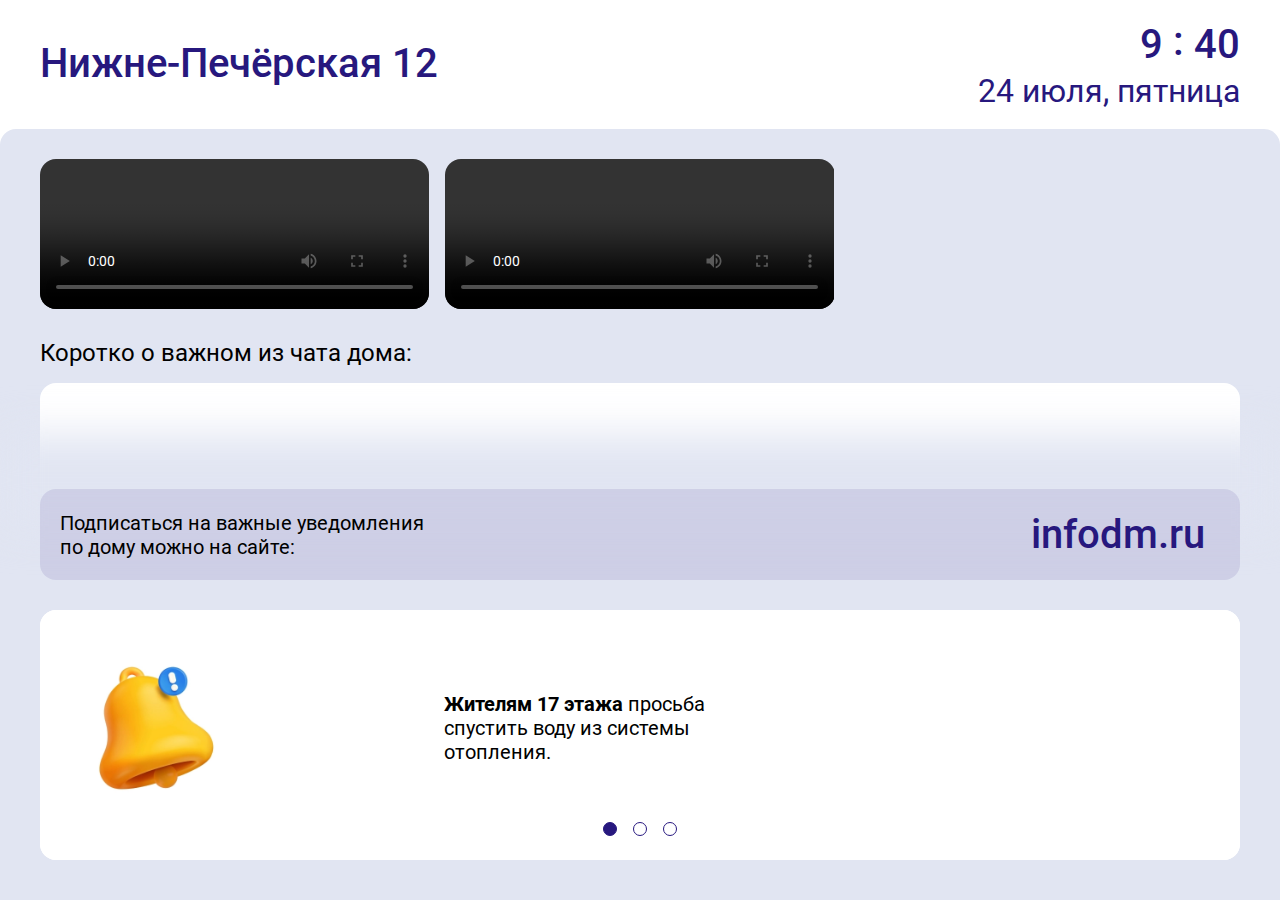
==== commit 1d6d27c8: "fz" ====
--- a/info-dashboard/index.html
+++ b/info-dashboard/index.html
@@ -34,6 +34,20 @@
         <main class="main">
             <section class="page">
                 <div class="page__inner">
+                  <div class="video-cols" data-link="https://rtsp.infodm.ru/stream.html?src=entry&src=main-door&mode=webrtc">
+                    <!-- <div class="video-cols__col">
+                      <input type="hidden" name="webrtc-url" class="webrtc-url" value="https://rtsp.infodm.ru/stream/27aec28e-6181-4753-9acd-0456a75f0289/channel/0/webrtc">
+                      <video class="webrtc-video" autoplay="" muted="" playsinline="" controls="" style="max-height: 100%;"></video>
+                    </div>
+                    <div class="video-cols__col">
+                      <input type="hidden" name="mse-url" class="mse-url" value="wss://rtsp.infodm.ru/stream/3c16f57a-416b-4a57-89d6-f57c7dc44975/channel/0/mse?uuid=3c16f57a-416b-4a57-89d6-f57c7dc44975&channel=0">
+                      <video class="mse-video" autoplay="" muted="" playsinline="" controls="" style="max-height: 100%;"></video>
+                    </div>
+                    <div class="video-cols__col">
+                      <input type="hidden" name="mse-url" class="mse-url" value="wss://rtsp.infodm.ru/stream/3c16f57a-416b-4a57-89d6-f57c7dc44975/channel/0/mse?uuid=3c16f57a-416b-4a57-89d6-f57c7dc44975&channel=0">
+                      <video class="mse-video" autoplay="" muted="" playsinline="" controls="" style="max-height: 100%;"></video>
+                    </div> -->
+                  </div>
                     <h5>Коротко о важном из чата дома:</h5>
                     <div class="item-blocks">
                         <div class="item-block pinned">
@@ -59,20 +73,6 @@
                     <div class="subscribe">
                       <p>Подписаться на важные уведомления по дому можно на сайте:</p>
                       <span>infodm.ru</span>
-                    </div>
-                    <div class="video-cols">
-                      <!-- <div class="video-cols__col">
-                        <input type="hidden" name="webrtc-url" class="webrtc-url" value="https://rtsp.infodm.ru/stream/27aec28e-6181-4753-9acd-0456a75f0289/channel/0/webrtc">
-                        <video class="webrtc-video" autoplay="" muted="" playsinline="" controls="" style="max-height: 100%;"></video>
-                      </div>
-                      <div class="video-cols__col">
-                        <input type="hidden" name="mse-url" class="mse-url" value="wss://rtsp.infodm.ru/stream/3c16f57a-416b-4a57-89d6-f57c7dc44975/channel/0/mse?uuid=3c16f57a-416b-4a57-89d6-f57c7dc44975&channel=0">
-                        <video class="mse-video" autoplay="" muted="" playsinline="" controls="" style="max-height: 100%;"></video>
-                      </div>
-                      <div class="video-cols__col">
-                        <input type="hidden" name="mse-url" class="mse-url" value="wss://rtsp.infodm.ru/stream/3c16f57a-416b-4a57-89d6-f57c7dc44975/channel/0/mse?uuid=3c16f57a-416b-4a57-89d6-f57c7dc44975&channel=0">
-                        <video class="mse-video" autoplay="" muted="" playsinline="" controls="" style="max-height: 100%;"></video>
-                      </div> -->
                     </div>
                     <div class="swiper mainswiper">
                       <div class="swiper-wrapper">
@@ -132,40 +132,7 @@
     <script src="js/libs/swiper.min.js"></script>
     <script src="js/libs/video-rtc.js"></script>
     <script src="js/main.js"></script>
-    <script type="module">
-      let url = "https://rtsp.infodm.ru/stream.html?src=entry&src=main-door&mode=webrtc"
-      let searchIdx = url.indexOf("?")
-      console.log(url.slice(0,searchIdx))
-      const params = new URLSearchParams(url.slice(searchIdx));
-      // support multiple streams and multiple modes
-      const streams = params.getAll('src');
-      const modes = params.getAll('mode');
-      console.log(location.search)
-      if (modes.length === 0) modes.push('');
-  
-      while (modes.length > streams.length) {
-          streams.push(streams[0]);
-      }
-      while (streams.length > modes.length) {
-          modes.push(modes[0]);
-      }
-  
-      if (streams.length > 1) {
-          document.body.className = 'flex';
-      }
-  
-      const background = params.get('background') !== 'false';
-      const width = '1 0 ' + (params.get('width') || '320px');
-  
-      for (let i = 0; i < streams.length; i++) {
-          const video = document.createElement('video-stream');
-          video.background = background;
-          video.mode = modes[i] || video.mode;
-          video.style.flex = width;
-          video.src = new URL('api/ws?src=' + encodeURIComponent(streams[i]), url.slice(0,searchIdx));
-          document.querySelector(".video-cols").appendChild(video);
-      }
-  </script>
 </body>
 
-</html>+</html>
+
--- a/info-dashboard/css/style.min.css
+++ b/info-dashboard/css/style.min.css
@@ -1 +1 @@
-@font-face{font-family:Roboto;font-weight:300;font-style:normal;src:local("Roboto Light"),local("Roboto-Light"),url(../fonts/Roboto-Light.woff2) format("woff2"),url(../fonts/Roboto-Light.woff) format("woff"),url(../fonts/Roboto-Light.ttf) format("truetype")}@font-face{font-family:Roboto;font-weight:400;font-style:normal;src:local("Roboto Regular"),local("Roboto-Regular"),url(../fonts/Roboto-Regular.woff2) format("woff2"),url(../fonts/Roboto-Regular.woff) format("woff"),url(../fonts/Roboto-Regular.ttf) format("truetype")}@font-face{font-family:Roboto;font-weight:500;font-style:normal;src:local("Roboto Medium"),local("Roboto-Medium"),url(../fonts/Roboto-Medium.woff2) format("woff2"),url(../fonts/Roboto-Medium.woff) format("woff"),url(../fonts/Roboto-Medium.ttf) format("truetype")}@font-face{font-family:Roboto;font-weight:700;font-style:normal;src:local("Roboto Bold"),local("Roboto-Bold"),url(../fonts/Roboto-Bold.woff2) format("woff2"),url(../fonts/Roboto-Bold.woff) format("woff"),url(../fonts/Roboto-Bold.ttf) format("truetype")}a,abbr,acronym,address,applet,article,aside,audio,b,big,blockquote,body,button,canvas,caption,center,cite,code,dd,del,details,dfn,div,dl,dt,em,embed,fieldset,figcaption,figure,footer,form,h1,h2,h3,h4,h5,h6,header,hgroup,html,i,iframe,img,input,ins,kbd,label,legend,li,mark,menu,nav,object,ol,output,p,pre,q,ruby,s,samp,section,small,span,strike,strong,sub,summary,sup,table,tbody,td,tfoot,th,thead,time,tr,tt,u,ul,var,video{margin:0;padding:0;border:0;font-size:100%;font:inherit;vertical-align:baseline}table{border-collapse:collapse}li,ol,ul{list-style:none}a,a:visited{text-decoration:none;-webkit-text-decoration-skip-ink:none;text-decoration-skip-ink:none}sup{top:-.5em}sub{bottom:-.25em}sub,sup{font-size:75%;line-height:0;position:relative;vertical-align:baseline}hr{width:100%;height:1px;background-color:#bebebe}blockquote{margin-bottom:8px}ol li:last-child,ul li:last-child{margin-bottom:0!important}b,strong{font-weight:600}em{font-style:italic}figure figcaption{margin-top:8px}figure img{margin:0}figure,iframe,img,svg,video{display:block;max-width:100%}svg{max-height:100%}a{-webkit-transition:all .3s ease;transition:all .3s ease}*,:after,:before{-webkit-box-sizing:border-box;box-sizing:border-box}*{padding:0;border:0;margin:0}a,button,input,textarea{background-color:transparent;-webkit-tap-highlight-color:transparent}input,textarea{width:100%}button:focus,input:focus,textarea:focus{outline:0}input[type=number]::-webkit-inner-spin-button,input[type=number]::-webkit-outer-spin-button{-webkit-appearance:none}input[type=number]{-moz-appearance:textfield}::-webkit-input-placeholder{font-family:Roboto,sans-serif;opacity:1}::-moz-placeholder{font-family:Roboto,sans-serif;opacity:1}:-ms-input-placeholder{font-family:Roboto,sans-serif;opacity:1}::-ms-input-placeholder{font-family:Roboto,sans-serif;opacity:1}::placeholder{font-family:Roboto,sans-serif;opacity:1}html{height:100%;background:#e1e5f2;font-size:10px}body{height:100%;min-width:720px;background:#fff;font-family:Roboto,sans-serif;font-size:2rem;font-weight:400;line-height:1.3;color:#000;-webkit-font-smoothing:antialiased;-moz-osx-font-smoothing:grayscale;-webkit-text-size-adjust:100%;-webkit-tap-highlight-color:transparent;overflow:hidden}.container{width:100%;margin:0 auto;padding:0 4rem}.wrap{height:100%;display:-webkit-box;display:-ms-flexbox;display:flex;-webkit-box-orient:vertical;-webkit-box-direction:normal;-ms-flex-direction:column;flex-direction:column}.main{-webkit-box-flex:1;-ms-flex:1 1 auto;flex:1 1 auto;background:#e1e5f2;overflow:hidden;border-radius:1.6rem 1.6rem 0 0;padding-bottom:4rem}.page{height:100%;display:-webkit-box;display:-ms-flexbox;display:flex;-webkit-box-orient:vertical;-webkit-box-direction:normal;-ms-flex-direction:column;flex-direction:column}.page__inner{-webkit-box-flex:1;-ms-flex:1 1 auto;flex:1 1 auto;overflow:hidden;padding:0 4rem;margin-top:3rem;position:relative}.page__inner:after{content:"";display:block;position:absolute;bottom:-76px;left:0;width:100%;height:92px;background:#e1e5f2;-webkit-filter:blur(20px);filter:blur(20px)}h1{font-size:4rem;font-weight:500;color:#27187e}h2{font-size:3.2rem;font-weight:500}h3{font-size:3rem;font-weight:500}h4{font-size:2.6rem}h5{font-size:2.4rem}h6{font-size:2rem}h1,h2,h3,h4,h5,h6,p{line-height:1.2;margin-bottom:1.6rem}h1:last-child,h2:last-child,h3:last-child,h4:last-child,h5:last-child,h6:last-child,p:last-child{margin-bottom:0}.media-cover{position:relative;overflow:hidden}.media-cover iframe,.media-cover img,.media-cover video{position:absolute;top:0;left:0;height:100%;width:100%;-o-object-fit:cover;object-fit:cover}.media-contain{position:relative;overflow:hidden}.media-contain iframe,.media-contain img,.media-contain video{position:absolute;top:0;left:0;right:0;bottom:0;max-height:100%;-o-object-fit:contain;object-fit:contain;margin:auto}.swiper{min-width:0;overflow:hidden;position:relative}.swiper-wrapper{height:100%;display:-webkit-box;display:-ms-flexbox;display:flex}.swiper-slide{display:block;-ms-flex-negative:0;flex-shrink:0;-webkit-box-flex:0;-ms-flex-positive:0;flex-grow:0;background:#fff}.swiper-slide-active{z-index:2}.swiper-pagination{display:-webkit-box;display:-ms-flexbox;display:flex;-webkit-box-align:center;-ms-flex-align:center;align-items:center;-webkit-box-pack:center;-ms-flex-pack:center;justify-content:center}.swiper-pagination-bullet{-webkit-box-flex:0;-ms-flex:0 0 1.4rem;flex:0 0 1.4rem;width:1.4rem;height:1.4rem;border:.1rem solid #27187e;border-radius:50%;-webkit-transition:all .3s linear;transition:all .3s linear;margin:0 .8rem}.swiper-pagination-bullet-active{background:#27187e}.date{color:#27187e;text-align:right;margin-left:1rem}.date__top{font-size:4rem;font-weight:500}.date__bottom{font-size:3.2rem}.date__dot{vertical-align:text-bottom;-webkit-animation:blink 1s infinite both;animation:blink 1s infinite both}@-webkit-keyframes blink{0%{opacity:.1}50%{opacity:1}100%{opacity:.1}}@keyframes blink{0%{opacity:.1}50%{opacity:1}100%{opacity:.1}}.header{min-height:11.7rem;padding:1.6rem 0}.header h1{margin-bottom:0}.header .container{height:100%;display:-webkit-box;display:-ms-flexbox;display:flex;-webkit-box-align:center;-ms-flex-align:center;align-items:center;-webkit-box-pack:justify;-ms-flex-pack:justify;justify-content:space-between}.item-blocks{position:relative;margin-bottom:3.6rem}.item-blocks:after{content:"";display:block;position:absolute;bottom:-76px;left:0;width:100%;height:92px;background:#e1e5f2;-webkit-filter:blur(20px);filter:blur(20px)}.time{display:block;font-size:1.8rem;line-height:1;color:#707579;text-align:right}.item-block{display:block;padding:2rem 4.4rem 2rem 2rem;background:#fff;border-radius:1.6rem;margin-bottom:1.2rem;position:relative;color:#000}.item-block p{font-size:2.6rem;line-height:1.3}.item-block.pinned{-webkit-animation:changeBgColor 10s linear infinite both;animation:changeBgColor 10s linear infinite both}.item-block.pinned a{color:#fff}.item-block.pinned:after{content:"";display:block;position:absolute;right:0;width:3.2rem;height:3.2rem;top:1.6rem;right:1.6rem;background:url(../img/icons/pin.svg) center/contain,no-repeat;-webkit-transition:all .3s linear;transition:all .3s linear}.item-block.pinned>*{color:#fff}.item-block.pinned .time{opacity:.8}.item-block a{color:inherit}.item-block__contacts{display:-webkit-box;display:-ms-flexbox;display:flex;-webkit-box-pack:justify;-ms-flex-pack:justify;justify-content:space-between;-ms-flex-wrap:wrap;flex-wrap:wrap;margin:1.2rem -.8rem -1.2rem}.item-block__contacts a{font-size:2rem;margin:0 .8rem 1.2rem}.item-block__footer{display:-webkit-box;display:-ms-flexbox;display:flex;-ms-flex-wrap:wrap;flex-wrap:wrap;-webkit-box-align:center;-ms-flex-align:center;align-items:center;-webkit-box-pack:justify;-ms-flex-pack:justify;justify-content:space-between;margin:1.6rem -.8rem -1.2rem}.item-block__date,.item-block__status{display:inline-block;font-size:2rem;line-height:1.2;padding:.4rem 1rem;border-radius:3.5rem;margin:0 .8rem 1.2rem}.item-block__status{color:#fff}.item-block__status.submited{background:#5465ff}.item-block__status.progress{background:#ea7317}.item-block__status.fulfilled{background:#25a18e}.item-block__date{color:#27187e;background:#fff;border:.1rem solid rgba(39,24,126,.6)}@-webkit-keyframes changeBgColor{0%{background:#1e87e8;-webkit-box-shadow:0 .9rem 3.7rem 0 rgba(30,135,232,.65);box-shadow:0 .9rem 3.7rem 0 rgba(30,135,232,.65)}50%{background:#27187e;-webkit-box-shadow:0 .9rem 3.7rem 0 rgba(39,24,126,.65);box-shadow:0 .9rem 3.7rem 0 rgba(39,24,126,.65)}100%{background:#1e87e8;-webkit-box-shadow:0 .9rem 3.7rem 0 rgba(30,135,232,.65);box-shadow:0 .9rem 3.7rem 0 rgba(30,135,232,.65)}}@keyframes changeBgColor{0%{background:#1e87e8;-webkit-box-shadow:0 .9rem 3.7rem 0 rgba(30,135,232,.65);box-shadow:0 .9rem 3.7rem 0 rgba(30,135,232,.65)}50%{background:#27187e;-webkit-box-shadow:0 .9rem 3.7rem 0 rgba(39,24,126,.65);box-shadow:0 .9rem 3.7rem 0 rgba(39,24,126,.65)}100%{background:#1e87e8;-webkit-box-shadow:0 .9rem 3.7rem 0 rgba(30,135,232,.65);box-shadow:0 .9rem 3.7rem 0 rgba(30,135,232,.65)}}.subscribe{padding:2rem 3.5rem 1.9rem 2rem;border-radius:1.6rem;background:rgba(39,24,126,.1);display:-webkit-box;display:-ms-flexbox;display:flex;-webkit-box-align:center;-ms-flex-align:center;align-items:center;-webkit-box-pack:justify;-ms-flex-pack:justify;justify-content:space-between;position:relative;z-index:2;margin-bottom:3rem}.subscribe p{font-size:2rem;max-width:36.7rem;margin:0 1rem 0 0}.subscribe span{font-size:4rem;font-weight:500;color:#27187e}.video-cols{display:grid;grid-template-columns:repeat(3,1fr);gap:1.6rem;margin-bottom:3rem}.video-cols__col{border-radius:1.6rem;overflow:hidden}.video-cols__col video{width:100%}.mainswiper__item{min-height:25rem;-webkit-box-flex:0;-ms-flex:0 0 100%;flex:0 0 100%;padding:2.4rem 2.4rem 3.8rem;border-radius:1.6rem;background:#fff;display:grid;-webkit-box-align:center;-ms-flex-align:center;align-items:center;grid-template-columns:30% 1fr;gap:3.4rem}.mainswiper__left span{display:inline-block;font-size:3rem;font-weight:500;line-height:1.2;margin-bottom:1.6rem}.mainswiper__left img{width:16rem}.mainswiper__cols{display:grid;grid-template-columns:auto auto;gap:0 2rem}.mainswiper__col{margin-bottom:3.6rem}.mainswiper__col span{display:block;font-size:2.4rem;font-weight:500}.mainswiper__col span:first-child{font-size:2rem;font-weight:400;color:rgba(0,0,0,.6)}.mainswiper .swiper-pagination{position:absolute;bottom:2.4rem;left:0;width:100%}@media (min-width:1920px){html{font-size:15px}}@media (min-width:2048px){html{font-size:20px}}@media (min-width:2880px){html{font-size:25px}}+@font-face{font-family:Roboto;font-weight:300;font-style:normal;src:local("Roboto Light"),local("Roboto-Light"),url(../fonts/Roboto-Light.woff2) format("woff2"),url(../fonts/Roboto-Light.woff) format("woff"),url(../fonts/Roboto-Light.ttf) format("truetype")}@font-face{font-family:Roboto;font-weight:400;font-style:normal;src:local("Roboto Regular"),local("Roboto-Regular"),url(../fonts/Roboto-Regular.woff2) format("woff2"),url(../fonts/Roboto-Regular.woff) format("woff"),url(../fonts/Roboto-Regular.ttf) format("truetype")}@font-face{font-family:Roboto;font-weight:500;font-style:normal;src:local("Roboto Medium"),local("Roboto-Medium"),url(../fonts/Roboto-Medium.woff2) format("woff2"),url(../fonts/Roboto-Medium.woff) format("woff"),url(../fonts/Roboto-Medium.ttf) format("truetype")}@font-face{font-family:Roboto;font-weight:700;font-style:normal;src:local("Roboto Bold"),local("Roboto-Bold"),url(../fonts/Roboto-Bold.woff2) format("woff2"),url(../fonts/Roboto-Bold.woff) format("woff"),url(../fonts/Roboto-Bold.ttf) format("truetype")}a,abbr,acronym,address,applet,article,aside,audio,b,big,blockquote,body,button,canvas,caption,center,cite,code,dd,del,details,dfn,div,dl,dt,em,embed,fieldset,figcaption,figure,footer,form,h1,h2,h3,h4,h5,h6,header,hgroup,html,i,iframe,img,input,ins,kbd,label,legend,li,mark,menu,nav,object,ol,output,p,pre,q,ruby,s,samp,section,small,span,strike,strong,sub,summary,sup,table,tbody,td,tfoot,th,thead,time,tr,tt,u,ul,var,video{margin:0;padding:0;border:0;font-size:100%;font:inherit;vertical-align:baseline}table{border-collapse:collapse}li,ol,ul{list-style:none}a,a:visited{text-decoration:none;-webkit-text-decoration-skip-ink:none;text-decoration-skip-ink:none}sup{top:-.5em}sub{bottom:-.25em}sub,sup{font-size:75%;line-height:0;position:relative;vertical-align:baseline}hr{width:100%;height:1px;background-color:#bebebe}blockquote{margin-bottom:8px}ol li:last-child,ul li:last-child{margin-bottom:0!important}b,strong{font-weight:600}em{font-style:italic}figure figcaption{margin-top:8px}figure img{margin:0}figure,iframe,img,svg,video{display:block;max-width:100%}svg{max-height:100%}a{-webkit-transition:all .3s ease;transition:all .3s ease}*,:after,:before{-webkit-box-sizing:border-box;box-sizing:border-box}*{padding:0;border:0;margin:0}a,button,input,textarea{background-color:transparent;-webkit-tap-highlight-color:transparent}input,textarea{width:100%}button:focus,input:focus,textarea:focus{outline:0}input[type=number]::-webkit-inner-spin-button,input[type=number]::-webkit-outer-spin-button{-webkit-appearance:none}input[type=number]{-moz-appearance:textfield}::-webkit-input-placeholder{font-family:Roboto,sans-serif;opacity:1}::-moz-placeholder{font-family:Roboto,sans-serif;opacity:1}:-ms-input-placeholder{font-family:Roboto,sans-serif;opacity:1}::-ms-input-placeholder{font-family:Roboto,sans-serif;opacity:1}::placeholder{font-family:Roboto,sans-serif;opacity:1}html{height:100%;background:#e1e5f2;font-size:5px}body{height:100%;min-width:320px;background:#fff;font-family:Roboto,sans-serif;font-size:2rem;font-weight:400;line-height:1.3;color:#000;-webkit-font-smoothing:antialiased;-moz-osx-font-smoothing:grayscale;-webkit-text-size-adjust:100%;-webkit-tap-highlight-color:transparent;overflow:hidden}.container{width:100%;margin:0 auto;padding:0 4rem}.wrap{height:100%;display:-webkit-box;display:-ms-flexbox;display:flex;-webkit-box-orient:vertical;-webkit-box-direction:normal;-ms-flex-direction:column;flex-direction:column}.main{-webkit-box-flex:1;-ms-flex:1 1 auto;flex:1 1 auto;background:#e1e5f2;overflow:hidden;border-radius:1.6rem 1.6rem 0 0;padding-bottom:4rem}.page{height:100%;display:-webkit-box;display:-ms-flexbox;display:flex;-webkit-box-orient:vertical;-webkit-box-direction:normal;-ms-flex-direction:column;flex-direction:column}.page__inner{-webkit-box-flex:1;-ms-flex:1 1 auto;flex:1 1 auto;padding:0 4rem;margin-top:3rem;overflow:auto;scrollbar-width:none}.page__inner::-webkit-scrollbar{display:none;width:0;height:0}.page__bottom{position:relative}.page__bottom:after{content:"";display:block;position:absolute;top:-5.5rem;left:0;width:100%;height:9.2rem;background:#e1e5f2;-webkit-filter:blur(20px);filter:blur(20px);-webkit-transition:all .3s linear;transition:all .3s linear}.page__inner.scrollend+.page__bottom:after{opacity:0}h1{font-size:4rem;font-weight:500;color:#27187e}h2{font-size:3.2rem;font-weight:500}h3{font-size:3rem;font-weight:500}h4{font-size:2.6rem}h5{font-size:2.4rem}h6{font-size:2rem}h1,h2,h3,h4,h5,h6,p{line-height:1.2;margin-bottom:1.6rem}h1:last-child,h2:last-child,h3:last-child,h4:last-child,h5:last-child,h6:last-child,p:last-child{margin-bottom:0}.media-cover{position:relative;overflow:hidden}.media-cover iframe,.media-cover img,.media-cover video{position:absolute;top:0;left:0;height:100%;width:100%;-o-object-fit:cover;object-fit:cover}.media-contain{position:relative;overflow:hidden}.media-contain iframe,.media-contain img,.media-contain video{position:absolute;top:0;left:0;right:0;bottom:0;max-height:100%;-o-object-fit:contain;object-fit:contain;margin:auto}.swiper{min-width:0;overflow:hidden;position:relative}.swiper-wrapper{height:100%;display:-webkit-box;display:-ms-flexbox;display:flex}.swiper-slide{display:block;-ms-flex-negative:0;flex-shrink:0;-webkit-box-flex:0;-ms-flex-positive:0;flex-grow:0;background:#fff}.swiper-slide-active{z-index:2}.swiper-pagination{display:-webkit-box;display:-ms-flexbox;display:flex;-webkit-box-align:center;-ms-flex-align:center;align-items:center;-webkit-box-pack:center;-ms-flex-pack:center;justify-content:center}.swiper-pagination-bullet{-webkit-box-flex:0;-ms-flex:0 0 1.4rem;flex:0 0 1.4rem;width:1.4rem;height:1.4rem;border:.1rem solid #27187e;border-radius:50%;-webkit-transition:all .3s linear;transition:all .3s linear;margin:0 .8rem}.swiper-pagination-bullet-active{background:#27187e}.date{color:#27187e;text-align:right;margin-left:1rem}.date__top{font-size:4rem;font-weight:500}.date__bottom{font-size:3.2rem}.date__dot{vertical-align:text-bottom;-webkit-animation:blink 1s infinite both;animation:blink 1s infinite both}@-webkit-keyframes blink{0%{opacity:.1}50%{opacity:1}100%{opacity:.1}}@keyframes blink{0%{opacity:.1}50%{opacity:1}100%{opacity:.1}}.header{padding:1.6rem 0}.header h1{margin-bottom:0}.header .container{height:100%;display:-webkit-box;display:-ms-flexbox;display:flex;-webkit-box-align:center;-ms-flex-align:center;align-items:center;-webkit-box-pack:justify;-ms-flex-pack:justify;justify-content:space-between}.item-blocks{margin-bottom:3.6rem}.time{display:block;font-size:1.8rem;line-height:1;color:#707579;text-align:right}.item-block{display:block;padding:2rem 4.4rem 2rem 2rem;background:#fff;border-radius:1.6rem;margin-bottom:1.2rem;position:relative;color:#000}.item-block p{font-size:2.6rem;line-height:1.3}.item-block.pinned{-webkit-animation:changeBgColor 10s linear infinite both;animation:changeBgColor 10s linear infinite both}.item-block.pinned a{color:#fff}.item-block.pinned:after{content:"";display:block;position:absolute;right:0;width:3.2rem;height:3.2rem;top:1.6rem;right:1.6rem;background:url(../img/icons/pin.svg) center/contain,no-repeat;-webkit-transition:all .3s linear;transition:all .3s linear}.item-block.pinned>*{color:#fff}.item-block.pinned .time{opacity:.8}.item-block a{color:inherit}.item-block__contacts{display:-webkit-box;display:-ms-flexbox;display:flex;-webkit-box-pack:justify;-ms-flex-pack:justify;justify-content:space-between;-ms-flex-wrap:wrap;flex-wrap:wrap;margin:1.2rem -.8rem -1.2rem}.item-block__contacts a{font-size:2rem;margin:0 .8rem 1.2rem}.item-block__footer{display:-webkit-box;display:-ms-flexbox;display:flex;-ms-flex-wrap:wrap;flex-wrap:wrap;-webkit-box-align:center;-ms-flex-align:center;align-items:center;-webkit-box-pack:justify;-ms-flex-pack:justify;justify-content:space-between;margin:1.6rem -.8rem -1.2rem}.item-block__date,.item-block__status{display:inline-block;font-size:2rem;line-height:1.2;padding:.4rem 1rem;border-radius:3.5rem;margin:0 .8rem 1.2rem}.item-block__status{color:#fff}.item-block__status.submited{background:#5465ff}.item-block__status.progress{background:#ea7317}.item-block__status.fulfilled{background:#25a18e}.item-block__date{color:#27187e;background:#fff;border:.1rem solid rgba(39,24,126,.6)}@-webkit-keyframes changeBgColor{0%{background:#1e87e8;-webkit-box-shadow:0 .9rem 3.7rem 0 rgba(30,135,232,.65);box-shadow:0 .9rem 3.7rem 0 rgba(30,135,232,.65)}50%{background:#27187e;-webkit-box-shadow:0 .9rem 3.7rem 0 rgba(39,24,126,.65);box-shadow:0 .9rem 3.7rem 0 rgba(39,24,126,.65)}100%{background:#1e87e8;-webkit-box-shadow:0 .9rem 3.7rem 0 rgba(30,135,232,.65);box-shadow:0 .9rem 3.7rem 0 rgba(30,135,232,.65)}}@keyframes changeBgColor{0%{background:#1e87e8;-webkit-box-shadow:0 .9rem 3.7rem 0 rgba(30,135,232,.65);box-shadow:0 .9rem 3.7rem 0 rgba(30,135,232,.65)}50%{background:#27187e;-webkit-box-shadow:0 .9rem 3.7rem 0 rgba(39,24,126,.65);box-shadow:0 .9rem 3.7rem 0 rgba(39,24,126,.65)}100%{background:#1e87e8;-webkit-box-shadow:0 .9rem 3.7rem 0 rgba(30,135,232,.65);box-shadow:0 .9rem 3.7rem 0 rgba(30,135,232,.65)}}.subscribe{padding:2rem 3.5rem 1.9rem 2rem;border-radius:1.6rem;background:rgba(39,24,126,.1);display:-webkit-box;display:-ms-flexbox;display:flex;-webkit-box-align:center;-ms-flex-align:center;align-items:center;-webkit-box-pack:justify;-ms-flex-pack:justify;justify-content:space-between;position:relative;z-index:2;margin-bottom:3rem}.subscribe p{font-size:2rem;max-width:36.7rem;margin:0 1rem 0 0}.subscribe span{font-size:4rem;font-weight:500;color:#27187e}.video-cols{display:grid;grid-template-columns:repeat(3,1fr);gap:1.6rem;margin-bottom:3rem}.video-cols video{border-radius:1.6rem;overflow:hidden}.video-cols__col video{width:100%}.mainswiper__item{min-height:25rem;-webkit-box-flex:0;-ms-flex:0 0 100%;flex:0 0 100%;padding:2.4rem 2.4rem 3.8rem;border-radius:1.6rem;background:#fff;display:grid;-webkit-box-align:center;-ms-flex-align:center;align-items:center;grid-template-columns:30% 1fr;gap:3.4rem}.mainswiper__left span{display:inline-block;font-size:3rem;font-weight:500;line-height:1.2;margin-bottom:1.6rem}.mainswiper__left img{width:16rem}.mainswiper__cols{display:grid;grid-template-columns:auto auto;gap:0 2rem}.mainswiper__col{margin-bottom:3.6rem}.mainswiper__col span{display:block;font-size:2.4rem;font-weight:500}.mainswiper__col span:first-child{font-size:2rem;font-weight:400;color:rgba(0,0,0,.6)}.mainswiper .swiper-pagination{position:absolute;bottom:2.4rem;left:0;width:100%;z-index:2}.mode{display:none}@media (min-width:480px){html{font-size:7px}}@media (min-width:991.98px){html{font-size:10px}}@media (min-width:1079.98px) and (min-height:1900px){html{font-size:15px}}@media (min-width:1439.98px) and (min-height:2500px){html{font-size:20px}}@media (min-width:2000.98px) and (min-height:3000px){html{font-size:28px}}@media (max-width:768px){.video-cols{grid-template-columns:1fr 1fr}}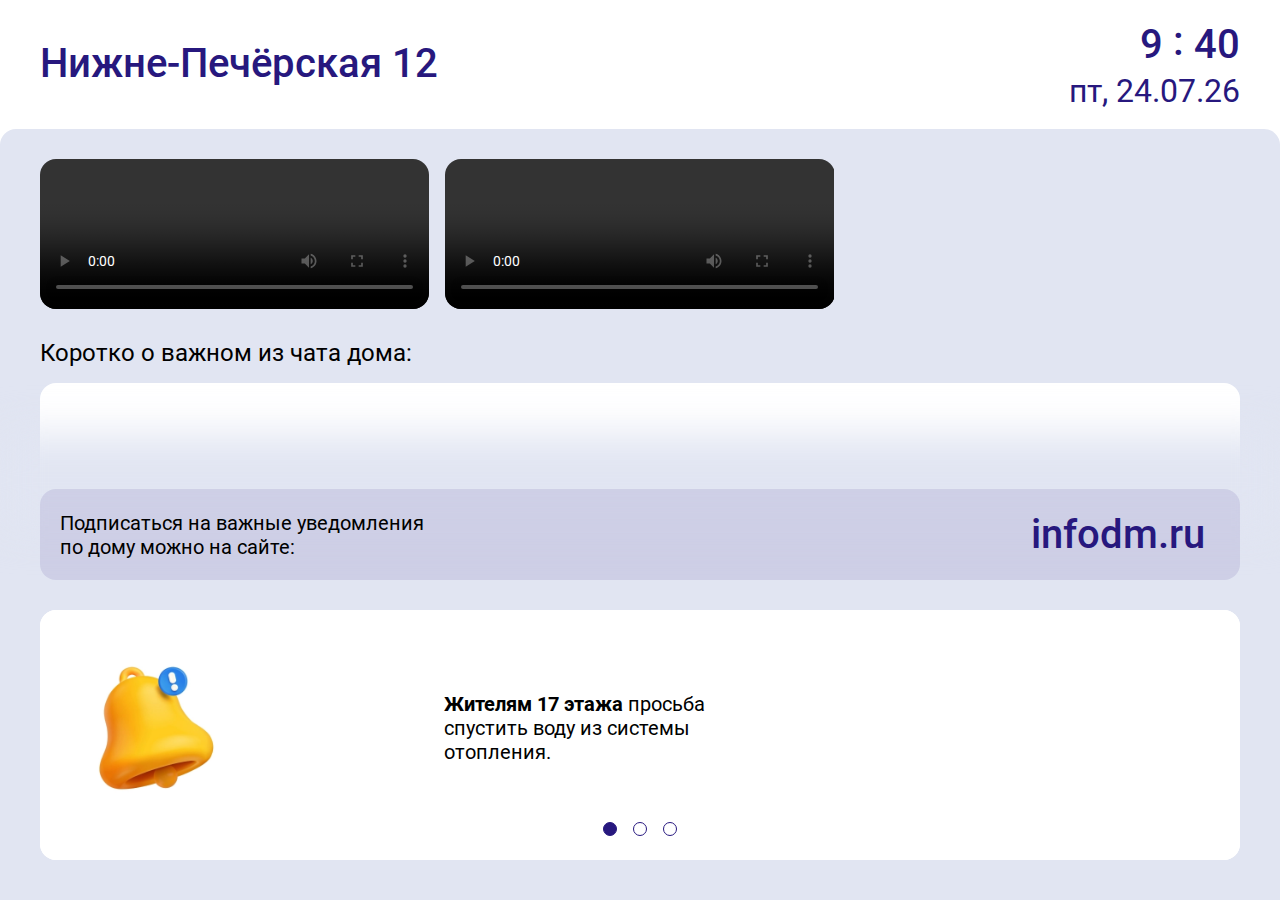
==== commit d56f7b85: "year" ====
--- a/info-dashboard/index.html
+++ b/info-dashboard/index.html
@@ -24,8 +24,7 @@
                 <span class="date__min"></span>
               </div>
               <div class="date__bottom">
-                 <span class="date__date"></span>
-                 <span class="date__month"></span>, <span class="date__day"></span>
+                <span class="date__day"></span>, <span class="date__date"></span>.<span class="date__month"></span>.<span class="date__year"></span>
               </div>   
             </div>
           </div>
@@ -35,18 +34,6 @@
             <section class="page">
                 <div class="page__inner">
                   <div class="video-cols" data-link="https://rtsp.infodm.ru/stream.html?src=entry&src=main-door&mode=webrtc">
-                    <!-- <div class="video-cols__col">
-                      <input type="hidden" name="webrtc-url" class="webrtc-url" value="https://rtsp.infodm.ru/stream/27aec28e-6181-4753-9acd-0456a75f0289/channel/0/webrtc">
-                      <video class="webrtc-video" autoplay="" muted="" playsinline="" controls="" style="max-height: 100%;"></video>
-                    </div>
-                    <div class="video-cols__col">
-                      <input type="hidden" name="mse-url" class="mse-url" value="wss://rtsp.infodm.ru/stream/3c16f57a-416b-4a57-89d6-f57c7dc44975/channel/0/mse?uuid=3c16f57a-416b-4a57-89d6-f57c7dc44975&channel=0">
-                      <video class="mse-video" autoplay="" muted="" playsinline="" controls="" style="max-height: 100%;"></video>
-                    </div>
-                    <div class="video-cols__col">
-                      <input type="hidden" name="mse-url" class="mse-url" value="wss://rtsp.infodm.ru/stream/3c16f57a-416b-4a57-89d6-f57c7dc44975/channel/0/mse?uuid=3c16f57a-416b-4a57-89d6-f57c7dc44975&channel=0">
-                      <video class="mse-video" autoplay="" muted="" playsinline="" controls="" style="max-height: 100%;"></video>
-                    </div> -->
                   </div>
                     <h5>Коротко о важном из чата дома:</h5>
                     <div class="item-blocks">
--- a/info-dashboard/css/style.min.css
+++ b/info-dashboard/css/style.min.css
@@ -1 +1 @@
-@font-face{font-family:Roboto;font-weight:300;font-style:normal;src:local("Roboto Light"),local("Roboto-Light"),url(../fonts/Roboto-Light.woff2) format("woff2"),url(../fonts/Roboto-Light.woff) format("woff"),url(../fonts/Roboto-Light.ttf) format("truetype")}@font-face{font-family:Roboto;font-weight:400;font-style:normal;src:local("Roboto Regular"),local("Roboto-Regular"),url(../fonts/Roboto-Regular.woff2) format("woff2"),url(../fonts/Roboto-Regular.woff) format("woff"),url(../fonts/Roboto-Regular.ttf) format("truetype")}@font-face{font-family:Roboto;font-weight:500;font-style:normal;src:local("Roboto Medium"),local("Roboto-Medium"),url(../fonts/Roboto-Medium.woff2) format("woff2"),url(../fonts/Roboto-Medium.woff) format("woff"),url(../fonts/Roboto-Medium.ttf) format("truetype")}@font-face{font-family:Roboto;font-weight:700;font-style:normal;src:local("Roboto Bold"),local("Roboto-Bold"),url(../fonts/Roboto-Bold.woff2) format("woff2"),url(../fonts/Roboto-Bold.woff) format("woff"),url(../fonts/Roboto-Bold.ttf) format("truetype")}a,abbr,acronym,address,applet,article,aside,audio,b,big,blockquote,body,button,canvas,caption,center,cite,code,dd,del,details,dfn,div,dl,dt,em,embed,fieldset,figcaption,figure,footer,form,h1,h2,h3,h4,h5,h6,header,hgroup,html,i,iframe,img,input,ins,kbd,label,legend,li,mark,menu,nav,object,ol,output,p,pre,q,ruby,s,samp,section,small,span,strike,strong,sub,summary,sup,table,tbody,td,tfoot,th,thead,time,tr,tt,u,ul,var,video{margin:0;padding:0;border:0;font-size:100%;font:inherit;vertical-align:baseline}table{border-collapse:collapse}li,ol,ul{list-style:none}a,a:visited{text-decoration:none;-webkit-text-decoration-skip-ink:none;text-decoration-skip-ink:none}sup{top:-.5em}sub{bottom:-.25em}sub,sup{font-size:75%;line-height:0;position:relative;vertical-align:baseline}hr{width:100%;height:1px;background-color:#bebebe}blockquote{margin-bottom:8px}ol li:last-child,ul li:last-child{margin-bottom:0!important}b,strong{font-weight:600}em{font-style:italic}figure figcaption{margin-top:8px}figure img{margin:0}figure,iframe,img,svg,video{display:block;max-width:100%}svg{max-height:100%}a{-webkit-transition:all .3s ease;transition:all .3s ease}*,:after,:before{-webkit-box-sizing:border-box;box-sizing:border-box}*{padding:0;border:0;margin:0}a,button,input,textarea{background-color:transparent;-webkit-tap-highlight-color:transparent}input,textarea{width:100%}button:focus,input:focus,textarea:focus{outline:0}input[type=number]::-webkit-inner-spin-button,input[type=number]::-webkit-outer-spin-button{-webkit-appearance:none}input[type=number]{-moz-appearance:textfield}::-webkit-input-placeholder{font-family:Roboto,sans-serif;opacity:1}::-moz-placeholder{font-family:Roboto,sans-serif;opacity:1}:-ms-input-placeholder{font-family:Roboto,sans-serif;opacity:1}::-ms-input-placeholder{font-family:Roboto,sans-serif;opacity:1}::placeholder{font-family:Roboto,sans-serif;opacity:1}html{height:100%;background:#e1e5f2;font-size:5px}body{height:100%;min-width:320px;background:#fff;font-family:Roboto,sans-serif;font-size:2rem;font-weight:400;line-height:1.3;color:#000;-webkit-font-smoothing:antialiased;-moz-osx-font-smoothing:grayscale;-webkit-text-size-adjust:100%;-webkit-tap-highlight-color:transparent;overflow:hidden}.container{width:100%;margin:0 auto;padding:0 4rem}.wrap{height:100%;display:-webkit-box;display:-ms-flexbox;display:flex;-webkit-box-orient:vertical;-webkit-box-direction:normal;-ms-flex-direction:column;flex-direction:column}.main{-webkit-box-flex:1;-ms-flex:1 1 auto;flex:1 1 auto;background:#e1e5f2;overflow:hidden;border-radius:1.6rem 1.6rem 0 0;padding-bottom:4rem}.page{height:100%;display:-webkit-box;display:-ms-flexbox;display:flex;-webkit-box-orient:vertical;-webkit-box-direction:normal;-ms-flex-direction:column;flex-direction:column}.page__inner{-webkit-box-flex:1;-ms-flex:1 1 auto;flex:1 1 auto;padding:0 4rem;margin-top:3rem;overflow:auto;scrollbar-width:none}.page__inner::-webkit-scrollbar{display:none;width:0;height:0}.page__bottom{position:relative}.page__bottom:after{content:"";display:block;position:absolute;top:-5.5rem;left:0;width:100%;height:9.2rem;background:#e1e5f2;-webkit-filter:blur(20px);filter:blur(20px);-webkit-transition:all .3s linear;transition:all .3s linear}.page__inner.scrollend+.page__bottom:after{opacity:0}h1{font-size:4rem;font-weight:500;color:#27187e}h2{font-size:3.2rem;font-weight:500}h3{font-size:3rem;font-weight:500}h4{font-size:2.6rem}h5{font-size:2.4rem}h6{font-size:2rem}h1,h2,h3,h4,h5,h6,p{line-height:1.2;margin-bottom:1.6rem}h1:last-child,h2:last-child,h3:last-child,h4:last-child,h5:last-child,h6:last-child,p:last-child{margin-bottom:0}.media-cover{position:relative;overflow:hidden}.media-cover iframe,.media-cover img,.media-cover video{position:absolute;top:0;left:0;height:100%;width:100%;-o-object-fit:cover;object-fit:cover}.media-contain{position:relative;overflow:hidden}.media-contain iframe,.media-contain img,.media-contain video{position:absolute;top:0;left:0;right:0;bottom:0;max-height:100%;-o-object-fit:contain;object-fit:contain;margin:auto}.swiper{min-width:0;overflow:hidden;position:relative}.swiper-wrapper{height:100%;display:-webkit-box;display:-ms-flexbox;display:flex}.swiper-slide{display:block;-ms-flex-negative:0;flex-shrink:0;-webkit-box-flex:0;-ms-flex-positive:0;flex-grow:0;background:#fff}.swiper-slide-active{z-index:2}.swiper-pagination{display:-webkit-box;display:-ms-flexbox;display:flex;-webkit-box-align:center;-ms-flex-align:center;align-items:center;-webkit-box-pack:center;-ms-flex-pack:center;justify-content:center}.swiper-pagination-bullet{-webkit-box-flex:0;-ms-flex:0 0 1.4rem;flex:0 0 1.4rem;width:1.4rem;height:1.4rem;border:.1rem solid #27187e;border-radius:50%;-webkit-transition:all .3s linear;transition:all .3s linear;margin:0 .8rem}.swiper-pagination-bullet-active{background:#27187e}.date{color:#27187e;text-align:right;margin-left:1rem}.date__top{font-size:4rem;font-weight:500}.date__bottom{font-size:3.2rem}.date__dot{vertical-align:text-bottom;-webkit-animation:blink 1s infinite both;animation:blink 1s infinite both}@-webkit-keyframes blink{0%{opacity:.1}50%{opacity:1}100%{opacity:.1}}@keyframes blink{0%{opacity:.1}50%{opacity:1}100%{opacity:.1}}.header{padding:1.6rem 0}.header h1{margin-bottom:0}.header .container{height:100%;display:-webkit-box;display:-ms-flexbox;display:flex;-webkit-box-align:center;-ms-flex-align:center;align-items:center;-webkit-box-pack:justify;-ms-flex-pack:justify;justify-content:space-between}.item-blocks{margin-bottom:3.6rem}.time{display:block;font-size:1.8rem;line-height:1;color:#707579;text-align:right}.item-block{display:block;padding:2rem 4.4rem 2rem 2rem;background:#fff;border-radius:1.6rem;margin-bottom:1.2rem;position:relative;color:#000}.item-block p{font-size:2.6rem;line-height:1.3}.item-block.pinned{-webkit-animation:changeBgColor 10s linear infinite both;animation:changeBgColor 10s linear infinite both}.item-block.pinned a{color:#fff}.item-block.pinned:after{content:"";display:block;position:absolute;right:0;width:3.2rem;height:3.2rem;top:1.6rem;right:1.6rem;background:url(../img/icons/pin.svg) center/contain,no-repeat;-webkit-transition:all .3s linear;transition:all .3s linear}.item-block.pinned>*{color:#fff}.item-block.pinned .time{opacity:.8}.item-block a{color:inherit}.item-block__contacts{display:-webkit-box;display:-ms-flexbox;display:flex;-webkit-box-pack:justify;-ms-flex-pack:justify;justify-content:space-between;-ms-flex-wrap:wrap;flex-wrap:wrap;margin:1.2rem -.8rem -1.2rem}.item-block__contacts a{font-size:2rem;margin:0 .8rem 1.2rem}.item-block__footer{display:-webkit-box;display:-ms-flexbox;display:flex;-ms-flex-wrap:wrap;flex-wrap:wrap;-webkit-box-align:center;-ms-flex-align:center;align-items:center;-webkit-box-pack:justify;-ms-flex-pack:justify;justify-content:space-between;margin:1.6rem -.8rem -1.2rem}.item-block__date,.item-block__status{display:inline-block;font-size:2rem;line-height:1.2;padding:.4rem 1rem;border-radius:3.5rem;margin:0 .8rem 1.2rem}.item-block__status{color:#fff}.item-block__status.submited{background:#5465ff}.item-block__status.progress{background:#ea7317}.item-block__status.fulfilled{background:#25a18e}.item-block__date{color:#27187e;background:#fff;border:.1rem solid rgba(39,24,126,.6)}@-webkit-keyframes changeBgColor{0%{background:#1e87e8;-webkit-box-shadow:0 .9rem 3.7rem 0 rgba(30,135,232,.65);box-shadow:0 .9rem 3.7rem 0 rgba(30,135,232,.65)}50%{background:#27187e;-webkit-box-shadow:0 .9rem 3.7rem 0 rgba(39,24,126,.65);box-shadow:0 .9rem 3.7rem 0 rgba(39,24,126,.65)}100%{background:#1e87e8;-webkit-box-shadow:0 .9rem 3.7rem 0 rgba(30,135,232,.65);box-shadow:0 .9rem 3.7rem 0 rgba(30,135,232,.65)}}@keyframes changeBgColor{0%{background:#1e87e8;-webkit-box-shadow:0 .9rem 3.7rem 0 rgba(30,135,232,.65);box-shadow:0 .9rem 3.7rem 0 rgba(30,135,232,.65)}50%{background:#27187e;-webkit-box-shadow:0 .9rem 3.7rem 0 rgba(39,24,126,.65);box-shadow:0 .9rem 3.7rem 0 rgba(39,24,126,.65)}100%{background:#1e87e8;-webkit-box-shadow:0 .9rem 3.7rem 0 rgba(30,135,232,.65);box-shadow:0 .9rem 3.7rem 0 rgba(30,135,232,.65)}}.subscribe{padding:2rem 3.5rem 1.9rem 2rem;border-radius:1.6rem;background:rgba(39,24,126,.1);display:-webkit-box;display:-ms-flexbox;display:flex;-webkit-box-align:center;-ms-flex-align:center;align-items:center;-webkit-box-pack:justify;-ms-flex-pack:justify;justify-content:space-between;position:relative;z-index:2;margin-bottom:3rem}.subscribe p{font-size:2rem;max-width:36.7rem;margin:0 1rem 0 0}.subscribe span{font-size:4rem;font-weight:500;color:#27187e}.video-cols{display:grid;grid-template-columns:repeat(3,1fr);gap:1.6rem;margin-bottom:3rem}.video-cols video{border-radius:1.6rem;overflow:hidden}.video-cols__col video{width:100%}.mainswiper__item{min-height:25rem;-webkit-box-flex:0;-ms-flex:0 0 100%;flex:0 0 100%;padding:2.4rem 2.4rem 3.8rem;border-radius:1.6rem;background:#fff;display:grid;-webkit-box-align:center;-ms-flex-align:center;align-items:center;grid-template-columns:30% 1fr;gap:3.4rem}.mainswiper__left span{display:inline-block;font-size:3rem;font-weight:500;line-height:1.2;margin-bottom:1.6rem}.mainswiper__left img{width:16rem}.mainswiper__cols{display:grid;grid-template-columns:auto auto;gap:0 2rem}.mainswiper__col{margin-bottom:3.6rem}.mainswiper__col span{display:block;font-size:2.4rem;font-weight:500}.mainswiper__col span:first-child{font-size:2rem;font-weight:400;color:rgba(0,0,0,.6)}.mainswiper .swiper-pagination{position:absolute;bottom:2.4rem;left:0;width:100%;z-index:2}.mode{display:none}@media (min-width:480px){html{font-size:7px}}@media (min-width:991.98px){html{font-size:10px}}@media (min-width:1079.98px) and (min-height:1900px){html{font-size:15px}}@media (min-width:1439.98px) and (min-height:2500px){html{font-size:20px}}@media (min-width:2000.98px) and (min-height:3000px){html{font-size:28px}}@media (max-width:768px){.video-cols{grid-template-columns:1fr 1fr}}+@font-face{font-family:Roboto;font-weight:300;font-style:normal;src:local("Roboto Light"),local("Roboto-Light"),url(../fonts/Roboto-Light.woff2) format("woff2"),url(../fonts/Roboto-Light.woff) format("woff"),url(../fonts/Roboto-Light.ttf) format("truetype")}@font-face{font-family:Roboto;font-weight:400;font-style:normal;src:local("Roboto Regular"),local("Roboto-Regular"),url(../fonts/Roboto-Regular.woff2) format("woff2"),url(../fonts/Roboto-Regular.woff) format("woff"),url(../fonts/Roboto-Regular.ttf) format("truetype")}@font-face{font-family:Roboto;font-weight:500;font-style:normal;src:local("Roboto Medium"),local("Roboto-Medium"),url(../fonts/Roboto-Medium.woff2) format("woff2"),url(../fonts/Roboto-Medium.woff) format("woff"),url(../fonts/Roboto-Medium.ttf) format("truetype")}@font-face{font-family:Roboto;font-weight:700;font-style:normal;src:local("Roboto Bold"),local("Roboto-Bold"),url(../fonts/Roboto-Bold.woff2) format("woff2"),url(../fonts/Roboto-Bold.woff) format("woff"),url(../fonts/Roboto-Bold.ttf) format("truetype")}a,abbr,acronym,address,applet,article,aside,audio,b,big,blockquote,body,button,canvas,caption,center,cite,code,dd,del,details,dfn,div,dl,dt,em,embed,fieldset,figcaption,figure,footer,form,h1,h2,h3,h4,h5,h6,header,hgroup,html,i,iframe,img,input,ins,kbd,label,legend,li,mark,menu,nav,object,ol,output,p,pre,q,ruby,s,samp,section,small,span,strike,strong,sub,summary,sup,table,tbody,td,tfoot,th,thead,time,tr,tt,u,ul,var,video{margin:0;padding:0;border:0;font-size:100%;font:inherit;vertical-align:baseline}table{border-collapse:collapse}li,ol,ul{list-style:none}a,a:visited{text-decoration:none;-webkit-text-decoration-skip-ink:none;text-decoration-skip-ink:none}sup{top:-.5em}sub{bottom:-.25em}sub,sup{font-size:75%;line-height:0;position:relative;vertical-align:baseline}hr{width:100%;height:1px;background-color:#bebebe}blockquote{margin-bottom:8px}ol li:last-child,ul li:last-child{margin-bottom:0!important}b,strong{font-weight:600}em{font-style:italic}figure figcaption{margin-top:8px}figure img{margin:0}figure,iframe,img,svg,video{display:block;max-width:100%}svg{max-height:100%}a{-webkit-transition:all .3s ease;transition:all .3s ease}*,:after,:before{-webkit-box-sizing:border-box;box-sizing:border-box}*{padding:0;border:0;margin:0}a,button,input,textarea{background-color:transparent;-webkit-tap-highlight-color:transparent}input,textarea{width:100%}button:focus,input:focus,textarea:focus{outline:0}input[type=number]::-webkit-inner-spin-button,input[type=number]::-webkit-outer-spin-button{-webkit-appearance:none}input[type=number]{-moz-appearance:textfield}::-webkit-input-placeholder{font-family:Roboto,sans-serif;opacity:1}::-moz-placeholder{font-family:Roboto,sans-serif;opacity:1}:-ms-input-placeholder{font-family:Roboto,sans-serif;opacity:1}::-ms-input-placeholder{font-family:Roboto,sans-serif;opacity:1}::placeholder{font-family:Roboto,sans-serif;opacity:1}html{height:100%;background:#e1e5f2;font-size:5px}body{height:100%;min-width:320px;background:#fff;font-family:Roboto,sans-serif;font-size:2rem;font-weight:400;line-height:1.3;color:#000;-webkit-font-smoothing:antialiased;-moz-osx-font-smoothing:grayscale;-webkit-text-size-adjust:100%;-webkit-tap-highlight-color:transparent;overflow:hidden}.container{width:100%;margin:0 auto;padding:0 4rem}.wrap{height:100%;display:-webkit-box;display:-ms-flexbox;display:flex;-webkit-box-orient:vertical;-webkit-box-direction:normal;-ms-flex-direction:column;flex-direction:column}.main{-webkit-box-flex:1;-ms-flex:1 1 auto;flex:1 1 auto;background:#e1e5f2;overflow:hidden;border-radius:1.6rem 1.6rem 0 0;padding-bottom:4rem}.page{height:100%;display:-webkit-box;display:-ms-flexbox;display:flex;-webkit-box-orient:vertical;-webkit-box-direction:normal;-ms-flex-direction:column;flex-direction:column}.page__inner{-webkit-box-flex:1;-ms-flex:1 1 auto;flex:1 1 auto;padding:0 4rem;margin-top:3rem;overflow:auto;scrollbar-width:none}.page__inner::-webkit-scrollbar{display:none;width:0;height:0}.page__bottom{position:relative}.page__bottom:after{content:"";display:block;position:absolute;top:-5.5rem;left:0;width:100%;height:9.2rem;background:#e1e5f2;-webkit-filter:blur(2rem);filter:blur(2rem);-webkit-transition:all .3s linear;transition:all .3s linear}.page__inner.scrollend+.page__bottom:after{opacity:0}h1{font-size:4rem;font-weight:500;color:#27187e}h2{font-size:3.2rem;font-weight:500}h3{font-size:3rem;font-weight:500}h4{font-size:2.6rem}h5{font-size:2.4rem}h6{font-size:2rem}h1,h2,h3,h4,h5,h6,p{line-height:1.2;margin-bottom:1.6rem}h1:last-child,h2:last-child,h3:last-child,h4:last-child,h5:last-child,h6:last-child,p:last-child{margin-bottom:0}.media-cover{position:relative;overflow:hidden}.media-cover iframe,.media-cover img,.media-cover video{position:absolute;top:0;left:0;height:100%;width:100%;-o-object-fit:cover;object-fit:cover}.media-contain{position:relative;overflow:hidden}.media-contain iframe,.media-contain img,.media-contain video{position:absolute;top:0;left:0;right:0;bottom:0;max-height:100%;-o-object-fit:contain;object-fit:contain;margin:auto}.swiper{min-width:0;overflow:hidden;position:relative}.swiper-wrapper{height:100%;display:-webkit-box;display:-ms-flexbox;display:flex}.swiper-slide{display:block;-ms-flex-negative:0;flex-shrink:0;-webkit-box-flex:0;-ms-flex-positive:0;flex-grow:0;background:#fff}.swiper-slide-active{z-index:2}.swiper-pagination{display:-webkit-box;display:-ms-flexbox;display:flex;-webkit-box-align:center;-ms-flex-align:center;align-items:center;-webkit-box-pack:center;-ms-flex-pack:center;justify-content:center}.swiper-pagination-bullet{-webkit-box-flex:0;-ms-flex:0 0 1.4rem;flex:0 0 1.4rem;width:1.4rem;height:1.4rem;border:.1rem solid #27187e;border-radius:50%;-webkit-transition:all .3s linear;transition:all .3s linear;margin:0 .8rem}.swiper-pagination-bullet-active{background:#27187e}.date{color:#27187e;text-align:right;margin-left:1rem}.date__top{font-size:4rem;font-weight:500}.date__bottom{font-size:3.2rem}.date__dot{vertical-align:text-bottom;-webkit-animation:blink 1s infinite both;animation:blink 1s infinite both}@-webkit-keyframes blink{0%{opacity:.1}50%{opacity:1}100%{opacity:.1}}@keyframes blink{0%{opacity:.1}50%{opacity:1}100%{opacity:.1}}.header{padding:1.6rem 0}.header h1{margin-bottom:0}.header .container{height:100%;display:-webkit-box;display:-ms-flexbox;display:flex;-webkit-box-align:center;-ms-flex-align:center;align-items:center;-webkit-box-pack:justify;-ms-flex-pack:justify;justify-content:space-between}.item-blocks{margin-bottom:3.6rem}.time{display:block;font-size:1.8rem;line-height:1;color:#707579;text-align:right}.item-block{display:block;padding:2rem 4.4rem 2rem 2rem;background:#fff;border-radius:1.6rem;margin-bottom:1.2rem;position:relative;color:#000}.item-block p{font-size:2.6rem;line-height:1.3}.item-block.pinned{-webkit-animation:changeBgColor 10s linear infinite both;animation:changeBgColor 10s linear infinite both}.item-block.pinned a{color:#fff}.item-block.pinned:after{content:"";display:block;position:absolute;right:0;width:3.2rem;height:3.2rem;top:1.6rem;right:1.6rem;background:url(../img/icons/pin.svg) center/contain,no-repeat;-webkit-transition:all .3s linear;transition:all .3s linear}.item-block.pinned>*{color:#fff}.item-block.pinned .time{opacity:.8}.item-block a{color:inherit}.item-block__contacts{display:-webkit-box;display:-ms-flexbox;display:flex;-webkit-box-pack:justify;-ms-flex-pack:justify;justify-content:space-between;-ms-flex-wrap:wrap;flex-wrap:wrap;margin:1.2rem -.8rem -1.2rem}.item-block__contacts a{font-size:2rem;margin:0 .8rem 1.2rem}.item-block__footer{display:-webkit-box;display:-ms-flexbox;display:flex;-ms-flex-wrap:wrap;flex-wrap:wrap;-webkit-box-align:center;-ms-flex-align:center;align-items:center;-webkit-box-pack:justify;-ms-flex-pack:justify;justify-content:space-between;margin:1.6rem -.8rem -1.2rem}.item-block__date,.item-block__status{display:inline-block;font-size:2rem;line-height:1.2;padding:.4rem 1rem;border-radius:3.5rem;margin:0 .8rem 1.2rem}.item-block__status{color:#fff}.item-block__status.submited{background:#5465ff}.item-block__status.progress{background:#ea7317}.item-block__status.fulfilled{background:#25a18e}.item-block__date{color:#27187e;background:#fff;border:.1rem solid rgba(39,24,126,.6)}@-webkit-keyframes changeBgColor{0%{background:#1e87e8;-webkit-box-shadow:0 .9rem 3.7rem 0 rgba(30,135,232,.65);box-shadow:0 .9rem 3.7rem 0 rgba(30,135,232,.65)}50%{background:#27187e;-webkit-box-shadow:0 .9rem 3.7rem 0 rgba(39,24,126,.65);box-shadow:0 .9rem 3.7rem 0 rgba(39,24,126,.65)}100%{background:#1e87e8;-webkit-box-shadow:0 .9rem 3.7rem 0 rgba(30,135,232,.65);box-shadow:0 .9rem 3.7rem 0 rgba(30,135,232,.65)}}@keyframes changeBgColor{0%{background:#1e87e8;-webkit-box-shadow:0 .9rem 3.7rem 0 rgba(30,135,232,.65);box-shadow:0 .9rem 3.7rem 0 rgba(30,135,232,.65)}50%{background:#27187e;-webkit-box-shadow:0 .9rem 3.7rem 0 rgba(39,24,126,.65);box-shadow:0 .9rem 3.7rem 0 rgba(39,24,126,.65)}100%{background:#1e87e8;-webkit-box-shadow:0 .9rem 3.7rem 0 rgba(30,135,232,.65);box-shadow:0 .9rem 3.7rem 0 rgba(30,135,232,.65)}}.subscribe{padding:2rem 3.5rem 1.9rem 2rem;border-radius:1.6rem;background:rgba(39,24,126,.1);display:-webkit-box;display:-ms-flexbox;display:flex;-webkit-box-align:center;-ms-flex-align:center;align-items:center;-webkit-box-pack:justify;-ms-flex-pack:justify;justify-content:space-between;position:relative;z-index:2;margin-bottom:3rem}.subscribe p{font-size:2rem;max-width:36.7rem;margin:0 1rem 0 0}.subscribe span{font-size:4rem;font-weight:500;color:#27187e}.video-cols{display:grid;grid-template-columns:repeat(3,1fr);gap:1.6rem;margin-bottom:3rem}.video-cols__col{position:relative;border-radius:1.6rem;overflow:hidden}.video-cols__col:after,.video-cols__col:before{-webkit-transition:all .3s linear;transition:all .3s linear;opacity:0}.video-cols__col:before{content:"";position:absolute;top:0;left:0;width:100%;height:100%;background:#000;z-index:2}.video-cols__col:after{content:"Loading.";font-size:3rem;color:transparent;background:-webkit-gradient(linear,left top,right top,from(#1e87e8),to(#27187e));background:linear-gradient(to right,#1e87e8,#27187e);-webkit-background-clip:text;background-clip:text;position:absolute;top:50%;left:50%;-webkit-transform:translate(-50%,-50%);-ms-transform:translate(-50%,-50%);transform:translate(-50%,-50%);z-index:3}.video-cols__col video{width:100%}.video-cols__col.onconnect:after,.video-cols__col.onconnect:before{opacity:1;-webkit-transition:all 0s linear;transition:all 0s linear}.mainswiper__item{min-height:25rem;-webkit-box-flex:0;-ms-flex:0 0 100%;flex:0 0 100%;padding:2.4rem 2.4rem 3.8rem;border-radius:1.6rem;background:#fff;display:grid;-webkit-box-align:center;-ms-flex-align:center;align-items:center;grid-template-columns:30% 1fr;gap:3.4rem}.mainswiper__left span{display:inline-block;font-size:3rem;font-weight:500;line-height:1.2;margin-bottom:1.6rem}.mainswiper__left img{width:16rem}.mainswiper__cols{display:grid;grid-template-columns:auto auto;gap:0 2rem}.mainswiper__col{margin-bottom:3.6rem}.mainswiper__col span{display:block;font-size:2.4rem;font-weight:500}.mainswiper__col span:first-child{font-size:2rem;font-weight:400;color:rgba(0,0,0,.6)}.mainswiper .swiper-pagination{position:absolute;bottom:2.4rem;left:0;width:100%;z-index:2}.mode{display:none}@media (min-width:480px){html{font-size:7px}}@media (min-width:991.98px){html{font-size:10px}}@media (min-width:1079.98px) and (min-height:1900px){html{font-size:15px}}@media (min-width:1439.98px) and (min-height:2500px){html{font-size:20px}}@media (min-width:2000.98px) and (min-height:3000px){html{font-size:28px}}@media (max-width:768px){.video-cols{grid-template-columns:1fr 1fr}}